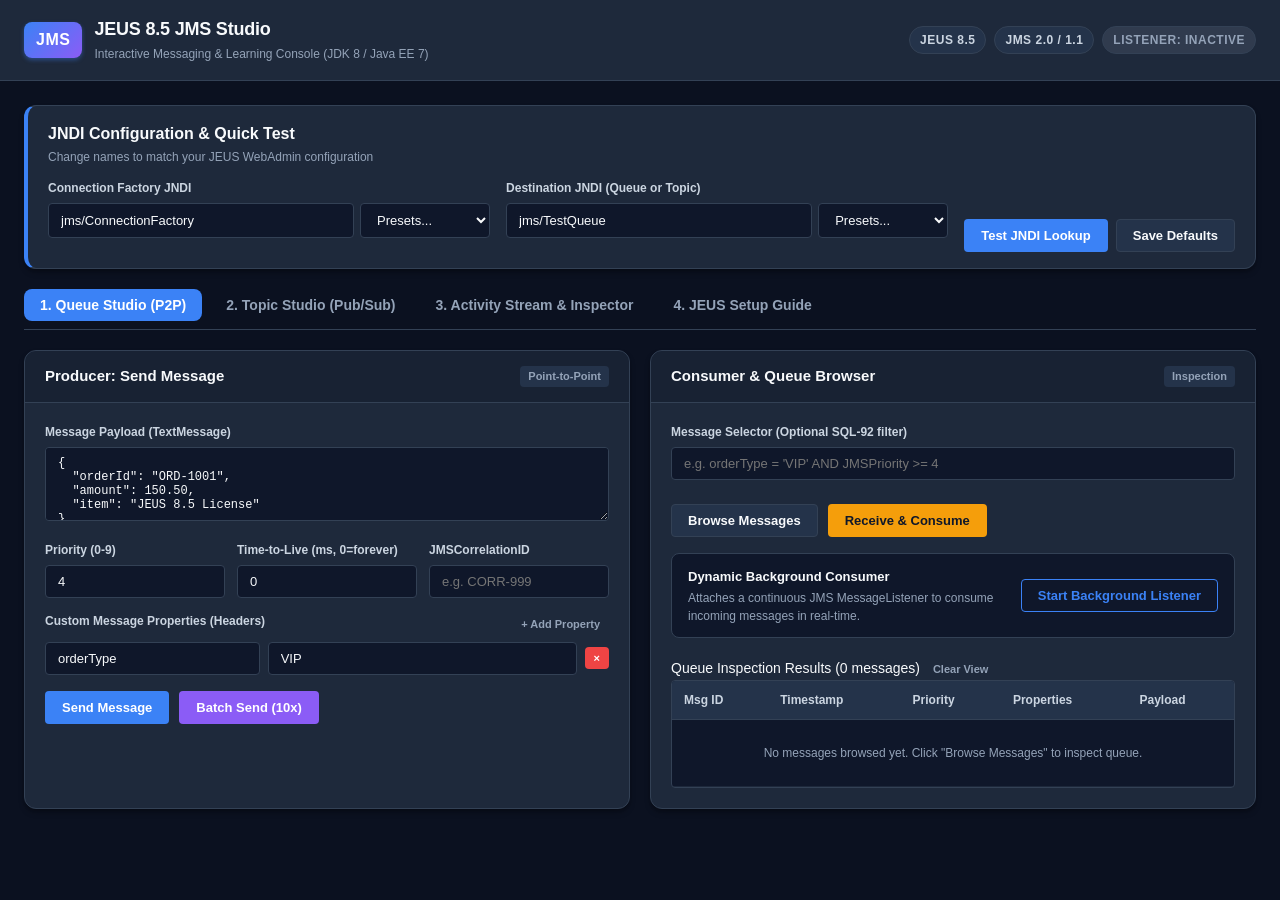
==== src/main/webapp/index.html @ b3ba8d36 "first" ====
<!DOCTYPE html>
<html lang="en">
<head>
    <meta charset="UTF-8">
    <meta name="viewport" content="width=device-width, initial-scale=1.0">
    <meta http-equiv="X-UA-Compatible" content="ie=edge">
    <meta http-equiv="Content-Security-Policy" content="default-src 'self'; style-src 'self' 'unsafe-inline'; script-src 'self';">
    <title>JEUS 8.5 JMS Test &amp; Learning Console</title>
    <link rel="stylesheet" href="css/style.css">
</head>
<body>
    <header class="app-header">
        <div class="header-content">
            <div class="brand">
                <div class="logo-icon">JMS</div>
                <div>
                    <h1>JEUS 8.5 JMS Studio</h1>
                    <span class="subtitle">Interactive Messaging &amp; Learning Console (JDK 8 / Java EE 7)</span>
                </div>
            </div>
            <div class="header-badges">
                <span class="badge badge-tech">JEUS 8.5</span>
                <span class="badge badge-tech">JMS 2.0 / 1.1</span>
                <span id="listener-status-badge" class="badge badge-inactive">Listener: Inactive</span>
            </div>
        </div>
    </header>

    <main class="app-main">
        <!-- JNDI Connection & Target Bar -->
        <section class="jndi-bar card">
            <div class="jndi-bar-header">
                <h2>JNDI Configuration &amp; Quick Test</h2>
                <span class="helper-text">Change names to match your JEUS WebAdmin configuration</span>
            </div>
            <div class="jndi-grid">
                <div class="form-group">
                    <label for="input-cf-jndi">Connection Factory JNDI</label>
                    <div class="input-with-presets">
                        <input type="text" id="input-cf-jndi" value="jms/ConnectionFactory" placeholder="e.g. jms/ConnectionFactory">
                        <select id="preset-cf" class="preset-select" title="Select common preset">
                            <option value="">Presets...</option>
                            <option value="jms/ConnectionFactory">jms/ConnectionFactory (Default)</option>
                            <option value="jms/QueueConnectionFactory">jms/QueueConnectionFactory</option>
                            <option value="jms/TopicConnectionFactory">jms/TopicConnectionFactory</option>
                            <option value="ConnectionFactory">ConnectionFactory</option>
                        </select>
                    </div>
                </div>

                <div class="form-group">
                    <label for="input-dest-jndi">Destination JNDI (Queue or Topic)</label>
                    <div class="input-with-presets">
                        <input type="text" id="input-dest-jndi" value="jms/TestQueue" placeholder="e.g. jms/TestQueue">
                        <select id="preset-dest" class="preset-select" title="Select common preset">
                            <option value="">Presets...</option>
                            <option value="jms/TestQueue">jms/TestQueue (Queue)</option>
                            <option value="jms/DefaultQueue">jms/DefaultQueue (Queue)</option>
                            <option value="TestQueue">TestQueue (Queue)</option>
                            <option value="jms/TestTopic">jms/TestTopic (Topic)</option>
                            <option value="jms/DefaultTopic">jms/DefaultTopic (Topic)</option>
                        </select>
                    </div>
                </div>

                <div class="form-actions-jndi">
                    <button id="btn-test-jndi" class="btn btn-primary" type="button">Test JNDI Lookup</button>
                    <button id="btn-save-jndi" class="btn btn-secondary" type="button">Save Defaults</button>
                </div>
            </div>

            <!-- JNDI Lookup Result Banner -->
            <div id="jndi-result-box" class="result-banner hidden">
                <div id="jndi-result-text" class="result-message"></div>
            </div>
        </section>

        <!-- Navigation Tabs -->
        <nav class="nav-tabs">
            <button class="tab-btn active" data-tab="tab-queue" type="button">1. Queue Studio (P2P)</button>
            <button class="tab-btn" data-tab="tab-topic" type="button">2. Topic Studio (Pub/Sub)</button>
            <button class="tab-btn" data-tab="tab-activities" type="button">3. Activity Stream &amp; Inspector</button>
            <button class="tab-btn" data-tab="tab-guide" type="button">4. JEUS Setup Guide</button>
        </nav>

        <!-- Tab 1: Queue Studio -->
        <section id="tab-queue" class="tab-pane active">
            <div class="dashboard-grid">
                <!-- Send Message Card -->
                <div class="card">
                    <div class="card-header">
                        <h3>Producer: Send Message</h3>
                        <span class="card-tag">Point-to-Point</span>
                    </div>
                    <form id="form-send-queue" class="card-body">
                        <div class="form-group">
                            <label for="queue-payload">Message Payload (TextMessage)</label>
                            <textarea id="queue-payload" rows="4" placeholder="Type text or JSON payload here...">{
  "orderId": "ORD-1001",
  "amount": 150.50,
  "item": "JEUS 8.5 License"
}</textarea>
                        </div>

                        <div class="form-row">
                            <div class="form-group flex-1">
                                <label for="queue-priority">Priority (0-9)</label>
                                <input type="number" id="queue-priority" value="4" min="0" max="9">
                            </div>
                            <div class="form-group flex-1">
                                <label for="queue-ttl">Time-to-Live (ms, 0=forever)</label>
                                <input type="number" id="queue-ttl" value="0" min="0" step="1000">
                            </div>
                            <div class="form-group flex-1">
                                <label for="queue-correlation">JMSCorrelationID</label>
                                <input type="text" id="queue-correlation" placeholder="e.g. CORR-999">
                            </div>
                        </div>

                        <!-- Custom Properties -->
                        <div class="form-group">
                            <div class="sub-header">
                                <label>Custom Message Properties (Headers)</label>
                                <button type="button" id="btn-add-property" class="btn btn-sm btn-ghost">+ Add Property</button>
                            </div>
                            <div id="properties-container" class="properties-list">
                                <div class="property-row">
                                    <input type="text" class="prop-key" placeholder="Key (e.g. orderType)" value="orderType">
                                    <input type="text" class="prop-val" placeholder="Value (e.g. VIP)" value="VIP">
                                    <button type="button" class="btn btn-sm btn-danger btn-remove-prop">&times;</button>
                                </div>
                            </div>
                        </div>

                        <div class="form-actions">
                            <button type="submit" id="btn-send-single" class="btn btn-primary">Send Message</button>
                            <button type="button" id="btn-send-batch" class="btn btn-accent">Batch Send (10x)</button>
                        </div>
                    </form>
                </div>

                <!-- Queue Browser & Consumer Card -->
                <div class="card">
                    <div class="card-header">
                        <h3>Consumer &amp; Queue Browser</h3>
                        <span class="card-tag">Inspection</span>
                    </div>
                    <div class="card-body">
                        <!-- Actions Bar -->
                        <div class="browser-controls">
                            <div class="form-group flex-grow">
                                <label for="browser-selector">Message Selector (Optional SQL-92 filter)</label>
                                <input type="text" id="browser-selector" placeholder="e.g. orderType = 'VIP' AND JMSPriority >= 4">
                            </div>
                            <div class="button-cluster">
                                <button type="button" id="btn-browse-queue" class="btn btn-secondary">
                                    Browse Messages
                                </button>
                                <button type="button" id="btn-receive-queue" class="btn btn-warning">
                                    Receive &amp; Consume
                                </button>
                            </div>
                        </div>

                        <!-- Dynamic Background Listener Toggle -->
                        <div class="listener-box">
                            <div class="listener-info">
                                <strong>Dynamic Background Consumer</strong>
                                <p>Attaches a continuous JMS MessageListener to consume incoming messages in real-time.</p>
                            </div>
                            <div class="listener-action">
                                <button type="button" id="btn-toggle-listener" class="btn btn-outline">
                                    Start Background Listener
                                </button>
                            </div>
                        </div>

                        <!-- Browse Results / Consumed Message Display -->
                        <div class="browser-results-section">
                            <div class="results-header">
                                <span id="browse-count-label">Queue Inspection Results (0 messages)</span>
                                <button type="button" id="btn-clear-browse-view" class="btn btn-sm btn-ghost">Clear View</button>
                            </div>
                            <div id="browse-table-wrapper" class="table-wrapper">
                                <table id="table-browse" class="data-table">
                                    <thead>
                                        <tr>
                                            <th>Msg ID</th>
                                            <th>Timestamp</th>
                                            <th>Priority</th>
                                            <th>Properties</th>
                                            <th>Payload</th>
                                        </tr>
                                    </thead>
                                    <tbody id="browse-table-body">
                                        <tr class="empty-row">
                                            <td colspan="5">No messages browsed yet. Click "Browse Messages" to inspect queue.</td>
                                        </tr>
                                    </tbody>
                                </table>
                            </div>
                        </div>
                    </div>
                </div>
            </div>
        </section>

        <!-- Tab 2: Topic Studio -->
        <section id="tab-topic" class="tab-pane">
            <div class="dashboard-grid">
                <div class="card">
                    <div class="card-header">
                        <h3>Publisher: Broadcast to Topic</h3>
                        <span class="card-tag">Publish / Subscribe</span>
                    </div>
                    <form id="form-publish-topic" class="card-body">
                        <div class="form-group">
                            <label for="topic-payload">Broadcast Event Payload</label>
                            <textarea id="topic-payload" rows="5" placeholder="Type notification or broadcast message...">{
  "eventType": "PRICE_UPDATE",
  "symbol": "TMAX",
  "price": 42000,
  "timestamp": "2026-09-19T08:45:00"
}</textarea>
                        </div>

                        <div class="form-row">
                            <div class="form-group flex-1">
                                <label for="topic-priority">Priority (0-9)</label>
                                <input type="number" id="topic-priority" value="4" min="0" max="9">
                            </div>
                            <div class="form-group flex-1">
                                <label for="topic-ttl">Time-to-Live (ms, 0=forever)</label>
                                <input type="number" id="topic-ttl" value="0" min="0" step="1000">
                            </div>
                            <div class="form-group flex-1">
                                <label for="topic-correlation">JMSCorrelationID</label>
                                <input type="text" id="topic-correlation" placeholder="e.g. EVENT-TOPIC-01">
                            </div>
                        </div>

                        <div class="form-actions">
                            <button type="submit" id="btn-publish-topic" class="btn btn-primary">Publish to Topic</button>
                        </div>
                    </form>
                </div>

                <div class="card">
                    <div class="card-header">
                        <h3>Understanding Topic vs Queue</h3>
                        <span class="card-tag">Concept</span>
                    </div>
                    <div class="card-body concept-body">
                        <div class="concept-item">
                            <h4>Point-to-Point (Queue)</h4>
                            <p>Each message is delivered to <strong>exactly one consumer</strong>. Messages remain buffered in the JEUS queue until a consumer acknowledges them or they expire.</p>
                        </div>
                        <div class="concept-item">
                            <h4>Publish/Subscribe (Topic)</h4>
                            <p>Each message is broadcast to <strong>all active subscribers</strong> listening to the topic at that instant. If there are no subscribers, the message is dropped unless a <em>Durable Subscription</em> is registered.</p>
                        </div>
                        <div class="concept-item">
                            <h4>Testing Tip</h4>
                            <p>Open two separate browser tabs with the <strong>Dynamic Background Listener</strong> running on the same Queue to watch load balancing in action!</p>
                        </div>
                    </div>
                </div>
            </div>
        </section>

        <!-- Tab 3: Activity Stream & Inspector -->
        <section id="tab-activities" class="tab-pane">
            <div class="card">
                <div class="card-header">
                    <div class="title-with-controls">
                        <h3>Activity Stream &amp; Message History</h3>
                        <div class="stream-controls">
                            <label class="toggle-control">
                                <input type="checkbox" id="check-auto-refresh" checked>
                                <span>Auto-refresh (2s)</span>
                            </label>
                            <button type="button" id="btn-refresh-activities" class="btn btn-sm btn-secondary">Refresh</button>
                            <button type="button" id="btn-clear-activities" class="btn btn-sm btn-ghost">Clear Log</button>
                        </div>
                    </div>
                </div>
                <div class="card-body">
                    <div class="table-wrapper">
                        <table class="data-table">
                            <thead>
                                <tr>
                                    <th>Time</th>
                                    <th>Action</th>
                                    <th>Destination</th>
                                    <th>Message ID</th>
                                    <th>Properties</th>
                                    <th>Payload Preview</th>
                                    <th>Status</th>
                                </tr>
                            </thead>
                            <tbody id="activity-table-body">
                                <tr class="empty-row">
                                    <td colspan="7">No activities recorded yet. Send or receive messages to see history.</td>
                                </tr>
                            </tbody>
                        </table>
                    </div>
                </div>
            </div>
        </section>

        <!-- Tab 4: JEUS Setup Guide -->
        <section id="tab-guide" class="tab-pane">
            <div class="card guide-card">
                <div class="card-header">
                    <h3>Configuring JMS Resources in JEUS 8.5 WebAdmin</h3>
                    <span class="card-tag">Step-by-Step Guide</span>
                </div>
                <div class="card-body guide-body">
                    <div class="guide-step">
                        <div class="step-num">1</div>
                        <div class="step-content">
                            <h4>Access JEUS WebAdmin</h4>
                            <p>Log in to the JEUS WebAdmin console (typically at <code>http://&lt;jeus-host&gt;:9736/webadmin/</code> or your administrator port).</p>
                        </div>
                    </div>

                    <div class="guide-step">
                        <div class="step-num">2</div>
                        <div class="step-content">
                            <h4>Navigate to JMS Engine Configuration</h4>
                            <p>Go to: <strong>Servers</strong> &rarr; Select your server (e.g. <code>server1</code>) &rarr; <strong>Engine</strong> &rarr; <strong>JMS Engine</strong> &rarr; <strong>Resource</strong>.</p>
                            <p>Ensure the JMS Engine is enabled and running on the target server.</p>
                        </div>
                    </div>

                    <div class="guide-step">
                        <div class="step-num">3</div>
                        <div class="step-content">
                            <h4>Create Connection Factory</h4>
                            <p>In the <strong>Connection Factory</strong> section, click <strong>Add</strong>:</p>
                            <ul>
                                <li><strong>Name</strong>: <code>ConnectionFactory</code></li>
                                <li><strong>Export Name (JNDI Name)</strong>: <code>jms/ConnectionFactory</code></li>
                                <li>Click <strong>OK</strong></li>
                            </ul>
                        </div>
                    </div>

                    <div class="guide-step">
                        <div class="step-num">4</div>
                        <div class="step-content">
                            <h4>Create Queue Destination</h4>
                            <p>In the <strong>Destination</strong> section, click <strong>Add</strong> and select <strong>Queue</strong>:</p>
                            <ul>
                                <li><strong>Name</strong>: <code>TestQueue</code></li>
                                <li><strong>Export Name (JNDI Name)</strong>: <code>jms/TestQueue</code></li>
                                <li>Click <strong>OK</strong></li>
                            </ul>
                        </div>
                    </div>

                    <div class="guide-step">
                        <div class="step-num">5</div>
                        <div class="step-content">
                            <h4>Create Topic Destination (Optional)</h4>
                            <p>In the <strong>Destination</strong> section, click <strong>Add</strong> and select <strong>Topic</strong>:</p>
                            <ul>
                                <li><strong>Name</strong>: <code>TestTopic</code></li>
                                <li><strong>Export Name (JNDI Name)</strong>: <code>jms/TestTopic</code></li>
                                <li>Click <strong>OK</strong></li>
                            </ul>
                        </div>
                    </div>

                    <div class="guide-step">
                        <div class="step-num">6</div>
                        <div class="step-content">
                            <h4>Activate Changes</h4>
                            <p>Click the <strong>Lock &amp; Edit</strong> &rarr; <strong>Activate Changes</strong> button on the top-left of the WebAdmin console to apply changes to JEUS.</p>
                            <p>Once activated, switch back to the <strong>Queue Studio</strong> tab in this console and click <strong>"Test JNDI Lookup"</strong> to verify!</p>
                        </div>
                    </div>
                </div>
            </div>
        </section>
    </main>

    <!-- Modal for Detailed Message Inspection -->
    <div id="modal-details" class="modal-overlay hidden">
        <div class="modal-content card">
            <div class="modal-header">
                <h3 id="modal-title">Message Inspector</h3>
                <button type="button" id="btn-close-modal" class="btn-close">&times;</button>
            </div>
            <div class="modal-body">
                <div class="modal-info-row">
                    <span class="modal-label">Message ID:</span>
                    <span id="modal-msg-id" class="code-badge"></span>
                </div>
                <div class="modal-info-row">
                    <span class="modal-label">Correlation ID:</span>
                    <span id="modal-corr-id" class="code-badge"></span>
                </div>
                <div class="modal-info-row">
                    <span class="modal-label">Timestamp:</span>
                    <span id="modal-time"></span>
                </div>
                <div class="modal-info-row">
                    <span class="modal-label">Priority:</span>
                    <span id="modal-priority"></span>
                </div>
                <div class="modal-info-row">
                    <span class="modal-label">Headers &amp; Properties:</span>
                    <pre id="modal-properties" class="code-block"></pre>
                </div>
                <div class="modal-info-row">
                    <span class="modal-label">Payload Body:</span>
                    <pre id="modal-payload" class="code-block payload-view"></pre>
                </div>
            </div>
        </div>
    </div>

    <!-- Notification Toast Container -->
    <div id="toast-container" class="toast-container"></div>

    <script src="js/app.js"></script>
</body>
</html>
---- src/main/webapp/css/style.css ----
/* JEUS 8.5 JMS Test Studio Modern Developer Theme */
:root {
    --bg-main: #0b1120;
    --bg-surface: #1e293b;
    --bg-surface-elevated: #24334a;
    --bg-input: #0f172a;
    --border-color: #334155;
    --border-focus: #3b82f6;

    --text-primary: #f8fafc;
    --text-secondary: #cbd5e1;
    --text-muted: #94a3b8;

    --color-primary: #3b82f6;
    --color-primary-hover: #2563eb;
    --color-accent: #8b5cf6;
    --color-accent-hover: #7c3aed;
    --color-success: #10b981;
    --color-warning: #f59e0b;
    --color-warning-hover: #d97706;
    --color-danger: #ef4444;
    --color-info: #06b6d4;

    --font-sans: -apple-system, BlinkMacSystemFont, "Segoe UI", Roboto, "Helvetica Neue", Arial, sans-serif;
    --font-mono: ui-monospace, SFMono-Regular, Menlo, Monaco, Consolas, "Liberation Mono", "Courier New", monospace;
    --radius-sm: 4px;
    --radius-md: 8px;
    --radius-lg: 12px;
    --shadow-md: 0 4px 6px -1px rgba(0, 0, 0, 0.3), 0 2px 4px -2px rgba(0, 0, 0, 0.2);
}

* {
    box-sizing: border-box;
    margin: 0;
    padding: 0;
}

body {
    background-color: var(--bg-main);
    color: var(--text-primary);
    font-family: var(--font-sans);
    font-size: 14px;
    line-height: 1.5;
    min-height: 100vh;
    display: flex;
    flex-direction: column;
}

/* Header */
.app-header {
    background-color: var(--bg-surface);
    border-bottom: 1px solid var(--border-color);
    padding: 16px 24px;
}

.header-content {
    max-width: 1400px;
    margin: 0 auto;
    display: flex;
    justify-content: space-between;
    align-items: center;
    flex-wrap: wrap;
    gap: 16px;
}

.brand {
    display: flex;
    align-items: center;
    gap: 12px;
}

.logo-icon {
    background: linear-gradient(135deg, var(--color-primary), var(--color-accent));
    color: #fff;
    font-weight: 800;
    font-size: 16px;
    letter-spacing: 0.5px;
    padding: 6px 12px;
    border-radius: var(--radius-md);
    box-shadow: 0 2px 4px rgba(59, 130, 246, 0.4);
}

.brand h1 {
    font-size: 18px;
    font-weight: 700;
    letter-spacing: -0.2px;
}

.brand .subtitle {
    font-size: 12px;
    color: var(--text-muted);
}

.header-badges {
    display: flex;
    align-items: center;
    gap: 8px;
}

/* Badges */
.badge {
    display: inline-flex;
    align-items: center;
    padding: 4px 10px;
    font-size: 12px;
    font-weight: 600;
    border-radius: 9999px;
    text-transform: uppercase;
    letter-spacing: 0.5px;
}

.badge-tech {
    background-color: var(--bg-surface-elevated);
    color: var(--text-secondary);
    border: 1px solid var(--border-color);
}

.badge-active {
    background-color: rgba(16, 185, 129, 0.2);
    color: #34d399;
    border: 1px solid rgba(16, 185, 129, 0.4);
}

.badge-inactive {
    background-color: rgba(148, 163, 184, 0.15);
    color: var(--text-muted);
    border: 1px solid var(--border-color);
}

/* Main Container */
.app-main {
    max-width: 1400px;
    width: 100%;
    margin: 0 auto;
    padding: 24px;
    flex: 1;
}

/* Cards */
.card {
    background-color: var(--bg-surface);
    border: 1px solid var(--border-color);
    border-radius: var(--radius-lg);
    box-shadow: var(--shadow-md);
    overflow: hidden;
    margin-bottom: 20px;
}

.card-header {
    display: flex;
    justify-content: space-between;
    align-items: center;
    padding: 14px 20px;
    background-color: rgba(15, 23, 42, 0.4);
    border-bottom: 1px solid var(--border-color);
}

.card-header h3 {
    font-size: 15px;
    font-weight: 600;
}

.card-tag {
    font-size: 11px;
    font-weight: 600;
    padding: 2px 8px;
    border-radius: var(--radius-sm);
    background-color: var(--bg-surface-elevated);
    color: var(--text-muted);
}

.card-body {
    padding: 20px;
}

/* JNDI Quick Bar */
.jndi-bar {
    border-left: 4px solid var(--color-primary);
    padding: 16px 20px;
}

.jndi-bar-header {
    margin-bottom: 12px;
}

.jndi-bar-header h2 {
    font-size: 16px;
    font-weight: 700;
}

.helper-text {
    font-size: 12px;
    color: var(--text-muted);
}

.jndi-grid {
    display: grid;
    grid-template-columns: 1fr 1fr auto;
    gap: 16px;
    align-items: end;
}

.input-with-presets {
    display: flex;
    gap: 6px;
}

.input-with-presets input {
    flex: 1;
}

.preset-select {
    width: 130px;
}

.form-actions-jndi {
    display: flex;
    gap: 8px;
}

/* Navigation Tabs */
.nav-tabs {
    display: flex;
    gap: 8px;
    margin-bottom: 20px;
    border-bottom: 1px solid var(--border-color);
    padding-bottom: 8px;
}

.tab-btn {
    background: transparent;
    border: none;
    color: var(--text-muted);
    font-size: 14px;
    font-weight: 600;
    padding: 8px 16px;
    border-radius: var(--radius-md);
    cursor: pointer;
    transition: all 0.2s ease;
}

.tab-btn:hover {
    color: var(--text-primary);
    background-color: var(--bg-surface);
}

.tab-btn.active {
    color: #fff;
    background-color: var(--color-primary);
}

.tab-pane {
    display: none;
}

.tab-pane.active {
    display: block;
}

/* Grids */
.dashboard-grid {
    display: grid;
    grid-template-columns: 1fr 1fr;
    gap: 20px;
}

@media (max-width: 960px) {
    .dashboard-grid, .jndi-grid {
        grid-template-columns: 1fr;
    }
}

/* Form Controls */
.form-group {
    margin-bottom: 14px;
}

.form-group label {
    display: block;
    font-size: 12px;
    font-weight: 600;
    color: var(--text-secondary);
    margin-bottom: 6px;
}

.form-row {
    display: flex;
    gap: 12px;
}

.flex-1 {
    flex: 1;
}

.flex-grow {
    flex-grow: 1;
}

input[type="text"],
input[type="number"],
select,
textarea {
    width: 100%;
    background-color: var(--bg-input);
    border: 1px solid var(--border-color);
    border-radius: var(--radius-sm);
    color: var(--text-primary);
    padding: 8px 12px;
    font-size: 13px;
    font-family: inherit;
    transition: border-color 0.2s, box-shadow 0.2s;
}

textarea {
    font-family: var(--font-mono);
    font-size: 12px;
    resize: vertical;
}

input:focus,
select:focus,
textarea:focus {
    outline: none;
    border-color: var(--border-focus);
    box-shadow: 0 0 0 2px rgba(59, 130, 246, 0.25);
}

.sub-header {
    display: flex;
    justify-content: space-between;
    align-items: center;
    margin-bottom: 6px;
}

/* Custom Properties List */
.properties-list {
    display: flex;
    flex-direction: column;
    gap: 8px;
    margin-top: 4px;
}

.property-row {
    display: flex;
    gap: 8px;
    align-items: center;
}

.prop-key {
    flex: 1;
}

.prop-val {
    flex: 1.5;
}

/* Buttons */
.btn {
    display: inline-flex;
    align-items: center;
    justify-content: center;
    font-family: inherit;
    font-size: 13px;
    font-weight: 600;
    padding: 8px 16px;
    border-radius: var(--radius-sm);
    border: 1px solid transparent;
    cursor: pointer;
    transition: all 0.2s;
    white-space: nowrap;
}

.btn-primary {
    background-color: var(--color-primary);
    color: #fff;
}
.btn-primary:hover {
    background-color: var(--color-primary-hover);
}

.btn-accent {
    background-color: var(--color-accent);
    color: #fff;
}
.btn-accent:hover {
    background-color: var(--color-accent-hover);
}

.btn-secondary {
    background-color: var(--bg-surface-elevated);
    color: var(--text-primary);
    border-color: var(--border-color);
}
.btn-secondary:hover {
    background-color: #2e4160;
}

.btn-warning {
    background-color: var(--color-warning);
    color: #0f172a;
}
.btn-warning:hover {
    background-color: var(--color-warning-hover);
}

.btn-danger {
    background-color: var(--color-danger);
    color: #fff;
}

.btn-ghost {
    background: transparent;
    color: var(--text-muted);
    border-color: transparent;
}
.btn-ghost:hover {
    color: var(--text-primary);
    background-color: var(--bg-surface-elevated);
}

.btn-outline {
    background: transparent;
    color: var(--color-primary);
    border-color: var(--color-primary);
}
.btn-outline:hover {
    background-color: rgba(59, 130, 246, 0.15);
}

.btn-sm {
    padding: 4px 8px;
    font-size: 11px;
}

.form-actions {
    display: flex;
    gap: 10px;
    margin-top: 16px;
}

/* Browser Controls & Listener Box */
.browser-controls {
    display: flex;
    flex-direction: column;
    gap: 10px;
    margin-bottom: 16px;
}

.button-cluster {
    display: flex;
    gap: 10px;
}

.listener-box {
    background-color: var(--bg-input);
    border: 1px solid var(--border-color);
    border-radius: var(--radius-md);
    padding: 12px 16px;
    display: flex;
    justify-content: space-between;
    align-items: center;
    gap: 16px;
    margin-bottom: 20px;
}

.listener-info strong {
    font-size: 13px;
    color: var(--text-primary);
}

.listener-info p {
    font-size: 12px;
    color: var(--text-muted);
    margin-top: 2px;
}

/* Tables */
.table-wrapper {
    overflow-x: auto;
    border: 1px solid var(--border-color);
    border-radius: var(--radius-sm);
    background-color: var(--bg-input);
}

.data-table {
    width: 100%;
    border-collapse: collapse;
    font-size: 12px;
    text-align: left;
}

.data-table th {
    background-color: var(--bg-surface-elevated);
    color: var(--text-secondary);
    padding: 10px 12px;
    font-weight: 600;
    border-bottom: 1px solid var(--border-color);
    white-space: nowrap;
}

.data-table td {
    padding: 8px 12px;
    border-bottom: 1px solid rgba(51, 65, 85, 0.4);
    color: var(--text-secondary);
}

.data-table tbody tr:hover {
    background-color: rgba(59, 130, 246, 0.05);
    cursor: pointer;
}

.empty-row td {
    text-align: center;
    color: var(--text-muted);
    padding: 24px;
}

/* Results & Activity Badges */
.status-pill {
    padding: 2px 6px;
    border-radius: var(--radius-sm);
    font-size: 10px;
    font-weight: 700;
}

.status-success {
    background: rgba(16, 185, 129, 0.2);
    color: #34d399;
}

.status-error {
    background: rgba(239, 68, 68, 0.2);
    color: #f87171;
}

.status-empty {
    background: rgba(148, 163, 184, 0.2);
    color: var(--text-muted);
}

.action-badge {
    font-family: var(--font-mono);
    font-size: 11px;
    font-weight: 700;
    padding: 2px 6px;
    border-radius: var(--radius-sm);
}

.action-SEND { background: rgba(59, 130, 246, 0.2); color: #60a5fa; }
.action-RECEIVE { background: rgba(245, 158, 11, 0.2); color: #fbbf24; }
.action-BROWSE { background: rgba(139, 92, 246, 0.2); color: #c084fc; }
.action-PUBLISH { background: rgba(6, 182, 212, 0.2); color: #22d3ee; }
.action-ASYNC_RECV { background: rgba(16, 185, 129, 0.25); color: #34d399; }

.mono-cell {
    font-family: var(--font-mono);
    font-size: 11px;
}

/* Results Banners */
.result-banner {
    margin-top: 14px;
    padding: 10px 14px;
    border-radius: var(--radius-sm);
    font-size: 13px;
}

.result-success {
    background-color: rgba(16, 185, 129, 0.15);
    border: 1px solid rgba(16, 185, 129, 0.4);
    color: #a7f3d0;
}

.result-error {
    background-color: rgba(239, 68, 68, 0.15);
    border: 1px solid rgba(239, 68, 68, 0.4);
    color: #fecaca;
}

.hidden {
    display: none !important;
}

/* Modal */
.modal-overlay {
    position: fixed;
    top: 0;
    left: 0;
    right: 0;
    bottom: 0;
    background: rgba(0, 0, 0, 0.7);
    display: flex;
    justify-content: center;
    align-items: center;
    z-index: 1000;
    padding: 20px;
}

.modal-content {
    width: 100%;
    max-width: 650px;
    max-height: 85vh;
    overflow-y: auto;
}

.btn-close {
    background: transparent;
    border: none;
    color: var(--text-muted);
    font-size: 24px;
    cursor: pointer;
    line-height: 1;
}

.btn-close:hover {
    color: var(--text-primary);
}

.modal-info-row {
    margin-bottom: 12px;
}

.modal-label {
    display: block;
    font-weight: 600;
    font-size: 12px;
    color: var(--text-muted);
    margin-bottom: 4px;
}

.code-badge {
    font-family: var(--font-mono);
    font-size: 12px;
    background-color: var(--bg-input);
    padding: 2px 8px;
    border-radius: var(--radius-sm);
    border: 1px solid var(--border-color);
    display: inline-block;
}

.code-block {
    background-color: var(--bg-input);
    border: 1px solid var(--border-color);
    border-radius: var(--radius-sm);
    padding: 10px;
    font-family: var(--font-mono);
    font-size: 12px;
    white-space: pre-wrap;
    word-break: break-all;
    max-height: 200px;
    overflow-y: auto;
}

/* Toast Notifications */
.toast-container {
    position: fixed;
    bottom: 24px;
    right: 24px;
    display: flex;
    flex-direction: column;
    gap: 10px;
    z-index: 2000;
}

.toast {
    background-color: var(--bg-surface-elevated);
    border: 1px solid var(--border-color);
    color: var(--text-primary);
    padding: 12px 18px;
    border-radius: var(--radius-md);
    box-shadow: 0 10px 15px -3px rgba(0, 0, 0, 0.5);
    font-size: 13px;
    display: flex;
    align-items: center;
    gap: 10px;
    animation: slideIn 0.3s ease forwards;
}

.toast-success { border-left: 4px solid var(--color-success); }
.toast-error { border-left: 4px solid var(--color-danger); }
.toast-info { border-left: 4px solid var(--color-primary); }

@keyframes slideIn {
    from { transform: translateX(100%); opacity: 0; }
    to { transform: translateX(0); opacity: 1; }
}

/* Guide Styles */
.guide-body {
    display: flex;
    flex-direction: column;
    gap: 16px;
}

.guide-step {
    display: flex;
    gap: 16px;
    align-items: flex-start;
    padding-bottom: 16px;
    border-bottom: 1px solid var(--border-color);
}

.step-num {
    background: var(--color-primary);
    color: #fff;
    font-weight: 700;
    width: 28px;
    height: 28px;
    border-radius: 50%;
    display: flex;
    align-items: center;
    justify-content: center;
    flex-shrink: 0;
}

.step-content h4 {
    font-size: 14px;
    margin-bottom: 4px;
}

.step-content p, .step-content ul {
    font-size: 13px;
    color: var(--text-secondary);
}

.step-content ul {
    margin-left: 20px;
    margin-top: 6px;
}

.step-content code {
    background-color: var(--bg-input);
    padding: 2px 6px;
    border-radius: var(--radius-sm);
    font-family: var(--font-mono);
    color: #93c5fd;
    font-size: 12px;
}

/* Stream Controls */
.title-with-controls {
    width: 100%;
    display: flex;
    justify-content: space-between;
    align-items: center;
}

.stream-controls {
    display: flex;
    align-items: center;
    gap: 12px;
}

.toggle-control {
    display: flex;
    align-items: center;
    gap: 6px;
    font-size: 12px;
    color: var(--text-secondary);
    cursor: pointer;
}
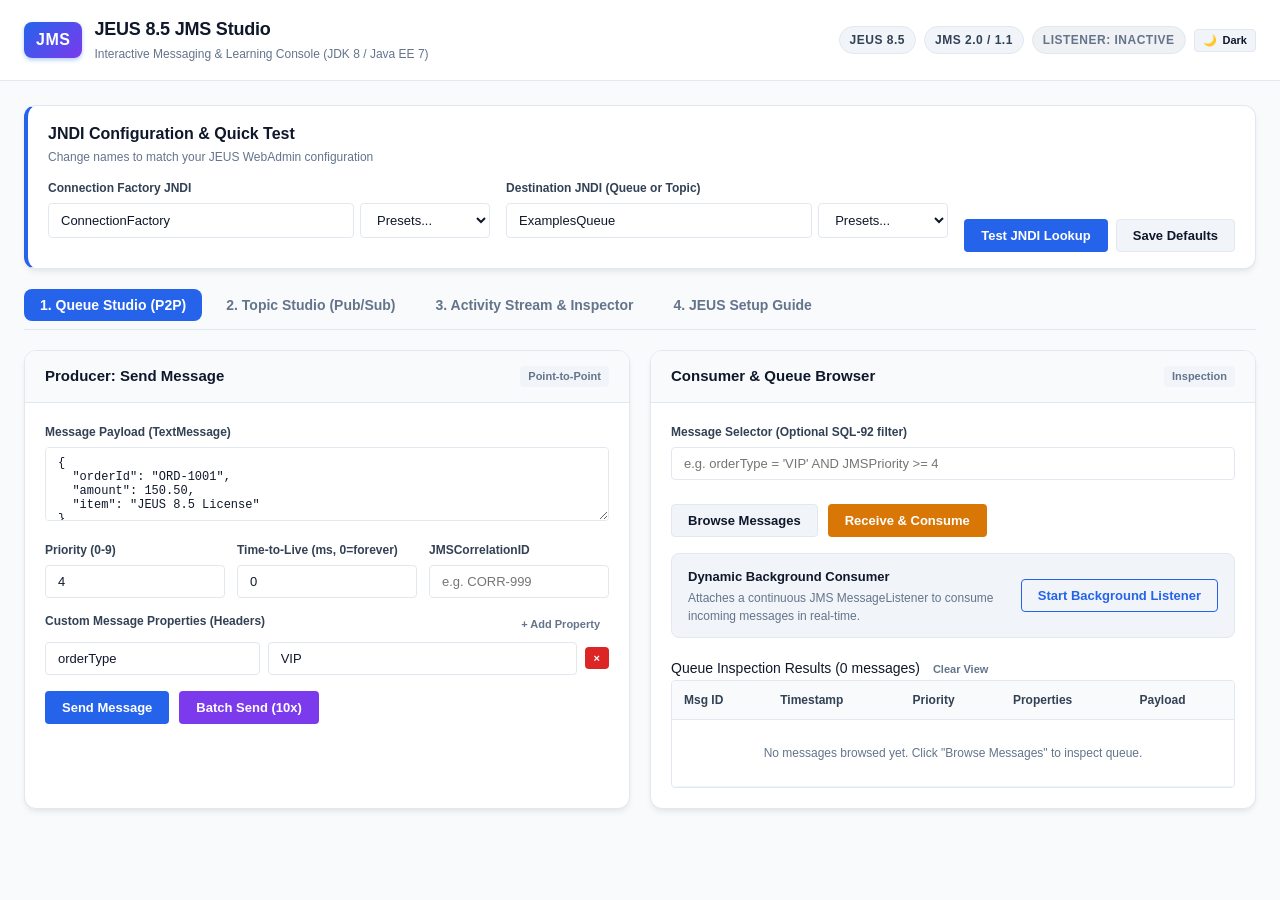
==== commit 253a31e8: "2nd" ====
--- a/src/main/webapp/index.html
+++ b/src/main/webapp/index.html
@@ -1,5 +1,5 @@
 <!DOCTYPE html>
-<html lang="en">
+<html lang="en" data-theme="light">
 <head>
     <meta charset="UTF-8">
     <meta name="viewport" content="width=device-width, initial-scale=1.0">
@@ -22,6 +22,9 @@
                 <span class="badge badge-tech">JEUS 8.5</span>
                 <span class="badge badge-tech">JMS 2.0 / 1.1</span>
                 <span id="listener-status-badge" class="badge badge-inactive">Listener: Inactive</span>
+                <button id="btn-theme-toggle" class="btn btn-secondary btn-sm theme-toggle-btn" type="button" title="Switch Theme">
+                    <span id="theme-toggle-icon">🌙</span> <span id="theme-toggle-text">Dark</span>
+                </button>
             </div>
         </div>
     </header>
@@ -37,13 +40,14 @@
                 <div class="form-group">
                     <label for="input-cf-jndi">Connection Factory JNDI</label>
                     <div class="input-with-presets">
-                        <input type="text" id="input-cf-jndi" value="jms/ConnectionFactory" placeholder="e.g. jms/ConnectionFactory">
+                        <input type="text" id="input-cf-jndi" value="ConnectionFactory" placeholder="e.g. ConnectionFactory">
                         <select id="preset-cf" class="preset-select" title="Select common preset">
                             <option value="">Presets...</option>
-                            <option value="jms/ConnectionFactory">jms/ConnectionFactory (Default)</option>
+                            <option value="ConnectionFactory">ConnectionFactory (Default)</option>
+                            <option value="XAConnectionFactory">XAConnectionFactory (XA)</option>
+                            <option value="jms/ConnectionFactory">jms/ConnectionFactory</option>
                             <option value="jms/QueueConnectionFactory">jms/QueueConnectionFactory</option>
                             <option value="jms/TopicConnectionFactory">jms/TopicConnectionFactory</option>
-                            <option value="ConnectionFactory">ConnectionFactory</option>
                         </select>
                     </div>
                 </div>
@@ -51,14 +55,15 @@
                 <div class="form-group">
                     <label for="input-dest-jndi">Destination JNDI (Queue or Topic)</label>
                     <div class="input-with-presets">
-                        <input type="text" id="input-dest-jndi" value="jms/TestQueue" placeholder="e.g. jms/TestQueue">
+                        <input type="text" id="input-dest-jndi" value="ExamplesQueue" placeholder="e.g. ExamplesQueue">
                         <select id="preset-dest" class="preset-select" title="Select common preset">
                             <option value="">Presets...</option>
-                            <option value="jms/TestQueue">jms/TestQueue (Queue)</option>
-                            <option value="jms/DefaultQueue">jms/DefaultQueue (Queue)</option>
-                            <option value="TestQueue">TestQueue (Queue)</option>
-                            <option value="jms/TestTopic">jms/TestTopic (Topic)</option>
-                            <option value="jms/DefaultTopic">jms/DefaultTopic (Topic)</option>
+                            <option value="ExamplesQueue">ExamplesQueue (Default Queue)</option>
+                            <option value="ExamplesTopic">ExamplesTopic (Default Topic)</option>
+                            <option value="JEUSMQ_AMQPQ">JEUSMQ_AMQPQ (AMQP Queue)</option>
+                            <option value="JEUSMQ_DLQ">JEUSMQ_DLQ (Dead Letter Queue)</option>
+                            <option value="jms/TestQueue">jms/TestQueue</option>
+                            <option value="jms/TestTopic">jms/TestTopic</option>
                         </select>
                     </div>
                 </div>
@@ -337,12 +342,11 @@
                     <div class="guide-step">
                         <div class="step-num">3</div>
                         <div class="step-content">
-                            <h4>Create Connection Factory</h4>
-                            <p>In the <strong>Connection Factory</strong> section, click <strong>Add</strong>:</p>
+                            <h4>Connection Factory JNDI Name</h4>
+                            <p>JEUS ships with pre-configured default factories bound under the root context:</p>
                             <ul>
-                                <li><strong>Name</strong>: <code>ConnectionFactory</code></li>
-                                <li><strong>Export Name (JNDI Name)</strong>: <code>jms/ConnectionFactory</code></li>
-                                <li>Click <strong>OK</strong></li>
+                                <li><strong>Default Factory</strong>: <code>ConnectionFactory</code></li>
+                                <li><strong>XA Factory</strong>: <code>XAConnectionFactory</code></li>
                             </ul>
                         </div>
                     </div>
@@ -350,25 +354,11 @@
                     <div class="guide-step">
                         <div class="step-num">4</div>
                         <div class="step-content">
-                            <h4>Create Queue Destination</h4>
-                            <p>In the <strong>Destination</strong> section, click <strong>Add</strong> and select <strong>Queue</strong>:</p>
+                            <h4>Default Destination JNDI Names</h4>
+                            <p>JEUS provides default example destinations ready out-of-the-box:</p>
                             <ul>
-                                <li><strong>Name</strong>: <code>TestQueue</code></li>
-                                <li><strong>Export Name (JNDI Name)</strong>: <code>jms/TestQueue</code></li>
-                                <li>Click <strong>OK</strong></li>
-                            </ul>
-                        </div>
-                    </div>
-
-                    <div class="guide-step">
-                        <div class="step-num">5</div>
-                        <div class="step-content">
-                            <h4>Create Topic Destination (Optional)</h4>
-                            <p>In the <strong>Destination</strong> section, click <strong>Add</strong> and select <strong>Topic</strong>:</p>
-                            <ul>
-                                <li><strong>Name</strong>: <code>TestTopic</code></li>
-                                <li><strong>Export Name (JNDI Name)</strong>: <code>jms/TestTopic</code></li>
-                                <li>Click <strong>OK</strong></li>
+                                <li><strong>Point-to-Point Queue</strong>: <code>ExamplesQueue</code> (or <code>JEUSMQ_AMQPQ</code>, <code>JEUSMQ_DLQ</code>)</li>
+                                <li><strong>Publish / Subscribe Topic</strong>: <code>ExamplesTopic</code></li>
                             </ul>
                         </div>
                     </div>
--- a/src/main/webapp/css/style.css
+++ b/src/main/webapp/css/style.css
@@ -1,5 +1,90 @@
-/* JEUS 8.5 JMS Test Studio Modern Developer Theme */
-:root {
+/* JEUS 8.5 JMS Test Studio Theme Tokens (Default: Light Mode) */
+:root,
+[data-theme="light"] {
+    --bg-main: #f8fafc;
+    --bg-surface: #ffffff;
+    --bg-surface-elevated: #f1f5f9;
+    --bg-input: #ffffff;
+    --border-color: #e2e8f0;
+    --border-focus: #2563eb;
+
+    --text-primary: #0f172a;
+    --text-secondary: #334155;
+    --text-muted: #64748b;
+
+    --color-primary: #2563eb;
+    --color-primary-hover: #1d4ed8;
+    --color-accent: #7c3aed;
+    --color-accent-hover: #6d28d9;
+    --color-success: #059669;
+    --color-warning: #d97706;
+    --color-warning-hover: #b45309;
+    --color-danger: #dc2626;
+    --color-info: #0891b2;
+
+    --card-header-bg: #f8fafc;
+    --btn-secondary-hover: #e2e8f0;
+    --btn-warning-text: #ffffff;
+    --table-header-bg: #f8fafc;
+    --table-border: #f1f5f9;
+    --table-row-hover: rgba(37, 99, 235, 0.04);
+
+    --code-bg: #f8fafc;
+    --code-text: #1e293b;
+    --code-inline-bg: #eff6ff;
+    --code-inline-text: #1d4ed8;
+
+    --badge-active-bg: rgba(5, 150, 105, 0.12);
+    --badge-active-color: #047857;
+    --badge-active-border: rgba(5, 150, 105, 0.3);
+
+    --status-success-bg: #ecfdf5;
+    --status-success-color: #047857;
+    --status-error-bg: #fef2f2;
+    --status-error-color: #b91c1c;
+    --status-empty-bg: #f1f5f9;
+    --status-empty-color: #64748b;
+
+    --action-send-bg: #eff6ff;
+    --action-send-color: #1d4ed8;
+    --action-send-border: #bfdbfe;
+
+    --action-recv-bg: #fffbeb;
+    --action-recv-color: #b45309;
+    --action-recv-border: #fde68a;
+
+    --action-browse-bg: #f5f3ff;
+    --action-browse-color: #6d28d9;
+    --action-browse-border: #ddd6fe;
+
+    --action-pub-bg: #ecfeff;
+    --action-pub-color: #0e7490;
+    --action-pub-border: #a5f3fc;
+
+    --action-async-bg: #ecfdf5;
+    --action-async-color: #047857;
+    --action-async-border: #a7f3d0;
+
+    --result-success-bg: #ecfdf5;
+    --result-success-border: #a7f3d0;
+    --result-success-color: #065f46;
+
+    --result-error-bg: #fef2f2;
+    --result-error-border: #fecaca;
+    --result-error-color: #991b1b;
+
+    --modal-backdrop: rgba(15, 23, 42, 0.5);
+    --shadow-md: 0 4px 6px -1px rgba(0, 0, 0, 0.07), 0 2px 4px -2px rgba(0, 0, 0, 0.04);
+    --shadow-lg: 0 10px 15px -3px rgba(0, 0, 0, 0.08), 0 4px 6px -4px rgba(0, 0, 0, 0.04);
+
+    --font-sans: -apple-system, BlinkMacSystemFont, "Segoe UI", Roboto, "Helvetica Neue", Arial, sans-serif;
+    --font-mono: ui-monospace, SFMono-Regular, Menlo, Monaco, Consolas, "Liberation Mono", "Courier New", monospace;
+    --radius-sm: 4px;
+    --radius-md: 8px;
+    --radius-lg: 12px;
+}
+
+[data-theme="dark"] {
     --bg-main: #0b1120;
     --bg-surface: #1e293b;
     --bg-surface-elevated: #24334a;
@@ -21,12 +106,60 @@
     --color-danger: #ef4444;
     --color-info: #06b6d4;
 
-    --font-sans: -apple-system, BlinkMacSystemFont, "Segoe UI", Roboto, "Helvetica Neue", Arial, sans-serif;
-    --font-mono: ui-monospace, SFMono-Regular, Menlo, Monaco, Consolas, "Liberation Mono", "Courier New", monospace;
-    --radius-sm: 4px;
-    --radius-md: 8px;
-    --radius-lg: 12px;
+    --card-header-bg: rgba(15, 23, 42, 0.4);
+    --btn-secondary-hover: #2e4160;
+    --btn-warning-text: #0f172a;
+    --table-header-bg: #24334a;
+    --table-border: rgba(51, 65, 85, 0.4);
+    --table-row-hover: rgba(59, 130, 246, 0.05);
+
+    --code-bg: #0f172a;
+    --code-text: #f8fafc;
+    --code-inline-bg: #0f172a;
+    --code-inline-text: #93c5fd;
+
+    --badge-active-bg: rgba(16, 185, 129, 0.2);
+    --badge-active-color: #34d399;
+    --badge-active-border: rgba(16, 185, 129, 0.4);
+
+    --status-success-bg: rgba(16, 185, 129, 0.2);
+    --status-success-color: #34d399;
+    --status-error-bg: rgba(239, 68, 68, 0.2);
+    --status-error-color: #f87171;
+    --status-empty-bg: rgba(148, 163, 184, 0.2);
+    --status-empty-color: var(--text-muted);
+
+    --action-send-bg: rgba(59, 130, 246, 0.2);
+    --action-send-color: #60a5fa;
+    --action-send-border: transparent;
+
+    --action-recv-bg: rgba(245, 158, 11, 0.2);
+    --action-recv-color: #fbbf24;
+    --action-recv-border: transparent;
+
+    --action-browse-bg: rgba(139, 92, 246, 0.2);
+    --action-browse-color: #c084fc;
+    --action-browse-border: transparent;
+
+    --action-pub-bg: rgba(6, 182, 212, 0.2);
+    --action-pub-color: #22d3ee;
+    --action-pub-border: transparent;
+
+    --action-async-bg: rgba(16, 185, 129, 0.25);
+    --action-async-color: #34d399;
+    --action-async-border: transparent;
+
+    --result-success-bg: rgba(16, 185, 129, 0.15);
+    --result-success-border: rgba(16, 185, 129, 0.4);
+    --result-success-color: #a7f3d0;
+
+    --result-error-bg: rgba(239, 68, 68, 0.15);
+    --result-error-border: rgba(239, 68, 68, 0.4);
+    --result-error-color: #fecaca;
+
+    --modal-backdrop: rgba(0, 0, 0, 0.7);
     --shadow-md: 0 4px 6px -1px rgba(0, 0, 0, 0.3), 0 2px 4px -2px rgba(0, 0, 0, 0.2);
+    --shadow-lg: 0 10px 15px -3px rgba(0, 0, 0, 0.5);
 }
 
 * {
@@ -116,9 +249,20 @@
 }
 
 .badge-active {
-    background-color: rgba(16, 185, 129, 0.2);
-    color: #34d399;
-    border: 1px solid rgba(16, 185, 129, 0.4);
+    background-color: var(--badge-active-bg);
+    color: var(--badge-active-color);
+    border: 1px solid var(--badge-active-border);
+}
+
+.theme-toggle-btn {
+    display: inline-flex;
+    align-items: center;
+    gap: 6px;
+    padding: 4px 10px;
+    font-size: 12px;
+    border-radius: 9999px;
+    cursor: pointer;
+    user-select: none;
 }
 
 .badge-inactive {
@@ -151,7 +295,7 @@
     justify-content: space-between;
     align-items: center;
     padding: 14px 20px;
-    background-color: rgba(15, 23, 42, 0.4);
+    background-color: var(--card-header-bg);
     border-bottom: 1px solid var(--border-color);
 }
 
@@ -392,12 +536,12 @@
     border-color: var(--border-color);
 }
 .btn-secondary:hover {
-    background-color: #2e4160;
+    background-color: var(--btn-secondary-hover);
 }
 
 .btn-warning {
     background-color: var(--color-warning);
-    color: #0f172a;
+    color: var(--btn-warning-text);
 }
 .btn-warning:hover {
     background-color: var(--color-warning-hover);
@@ -452,7 +596,7 @@
 }
 
 .listener-box {
-    background-color: var(--bg-input);
+    background-color: var(--bg-surface-elevated);
     border: 1px solid var(--border-color);
     border-radius: var(--radius-md);
     padding: 12px 16px;
@@ -479,7 +623,7 @@
     overflow-x: auto;
     border: 1px solid var(--border-color);
     border-radius: var(--radius-sm);
-    background-color: var(--bg-input);
+    background-color: var(--bg-surface);
 }
 
 .data-table {
@@ -490,7 +634,7 @@
 }
 
 .data-table th {
-    background-color: var(--bg-surface-elevated);
+    background-color: var(--table-header-bg);
     color: var(--text-secondary);
     padding: 10px 12px;
     font-weight: 600;
@@ -500,12 +644,12 @@
 
 .data-table td {
     padding: 8px 12px;
-    border-bottom: 1px solid rgba(51, 65, 85, 0.4);
+    border-bottom: 1px solid var(--table-border);
     color: var(--text-secondary);
 }
 
 .data-table tbody tr:hover {
-    background-color: rgba(59, 130, 246, 0.05);
+    background-color: var(--table-row-hover);
     cursor: pointer;
 }
 
@@ -524,18 +668,18 @@
 }
 
 .status-success {
-    background: rgba(16, 185, 129, 0.2);
-    color: #34d399;
+    background: var(--status-success-bg);
+    color: var(--status-success-color);
 }
 
 .status-error {
-    background: rgba(239, 68, 68, 0.2);
-    color: #f87171;
+    background: var(--status-error-bg);
+    color: var(--status-error-color);
 }
 
 .status-empty {
-    background: rgba(148, 163, 184, 0.2);
-    color: var(--text-muted);
+    background: var(--status-empty-bg);
+    color: var(--status-empty-color);
 }
 
 .action-badge {
@@ -546,11 +690,11 @@
     border-radius: var(--radius-sm);
 }
 
-.action-SEND { background: rgba(59, 130, 246, 0.2); color: #60a5fa; }
-.action-RECEIVE { background: rgba(245, 158, 11, 0.2); color: #fbbf24; }
-.action-BROWSE { background: rgba(139, 92, 246, 0.2); color: #c084fc; }
-.action-PUBLISH { background: rgba(6, 182, 212, 0.2); color: #22d3ee; }
-.action-ASYNC_RECV { background: rgba(16, 185, 129, 0.25); color: #34d399; }
+.action-SEND { background: var(--action-send-bg); color: var(--action-send-color); border: 1px solid var(--action-send-border); }
+.action-RECEIVE { background: var(--action-recv-bg); color: var(--action-recv-color); border: 1px solid var(--action-recv-border); }
+.action-BROWSE { background: var(--action-browse-bg); color: var(--action-browse-color); border: 1px solid var(--action-browse-border); }
+.action-PUBLISH { background: var(--action-pub-bg); color: var(--action-pub-color); border: 1px solid var(--action-pub-border); }
+.action-ASYNC_RECV { background: var(--action-async-bg); color: var(--action-async-color); border: 1px solid var(--action-async-border); }
 
 .mono-cell {
     font-family: var(--font-mono);
@@ -566,15 +710,15 @@
 }
 
 .result-success {
-    background-color: rgba(16, 185, 129, 0.15);
-    border: 1px solid rgba(16, 185, 129, 0.4);
-    color: #a7f3d0;
+    background-color: var(--result-success-bg);
+    border: 1px solid var(--result-success-border);
+    color: var(--result-success-color);
 }
 
 .result-error {
-    background-color: rgba(239, 68, 68, 0.15);
-    border: 1px solid rgba(239, 68, 68, 0.4);
-    color: #fecaca;
+    background-color: var(--result-error-bg);
+    border: 1px solid var(--result-error-border);
+    color: var(--result-error-color);
 }
 
 .hidden {
@@ -588,7 +732,8 @@
     left: 0;
     right: 0;
     bottom: 0;
-    background: rgba(0, 0, 0, 0.7);
+    background: var(--modal-backdrop);
+    backdrop-filter: blur(4px);
     display: flex;
     justify-content: center;
     align-items: center;
@@ -631,7 +776,8 @@
 .code-badge {
     font-family: var(--font-mono);
     font-size: 12px;
-    background-color: var(--bg-input);
+    background-color: var(--code-bg);
+    color: var(--code-text);
     padding: 2px 8px;
     border-radius: var(--radius-sm);
     border: 1px solid var(--border-color);
@@ -639,7 +785,8 @@
 }
 
 .code-block {
-    background-color: var(--bg-input);
+    background-color: var(--code-bg);
+    color: var(--code-text);
     border: 1px solid var(--border-color);
     border-radius: var(--radius-sm);
     padding: 10px;
@@ -663,12 +810,12 @@
 }
 
 .toast {
-    background-color: var(--bg-surface-elevated);
+    background-color: var(--bg-surface);
     border: 1px solid var(--border-color);
     color: var(--text-primary);
     padding: 12px 18px;
     border-radius: var(--radius-md);
-    box-shadow: 0 10px 15px -3px rgba(0, 0, 0, 0.5);
+    box-shadow: var(--shadow-lg);
     font-size: 13px;
     display: flex;
     align-items: center;
@@ -729,12 +876,13 @@
 }
 
 .step-content code {
-    background-color: var(--bg-input);
+    background-color: var(--code-inline-bg);
     padding: 2px 6px;
     border-radius: var(--radius-sm);
     font-family: var(--font-mono);
-    color: #93c5fd;
-    font-size: 12px;
+    color: var(--code-inline-text);
+    font-size: 12px;
+    border: 1px solid var(--border-color);
 }
 
 /* Stream Controls */
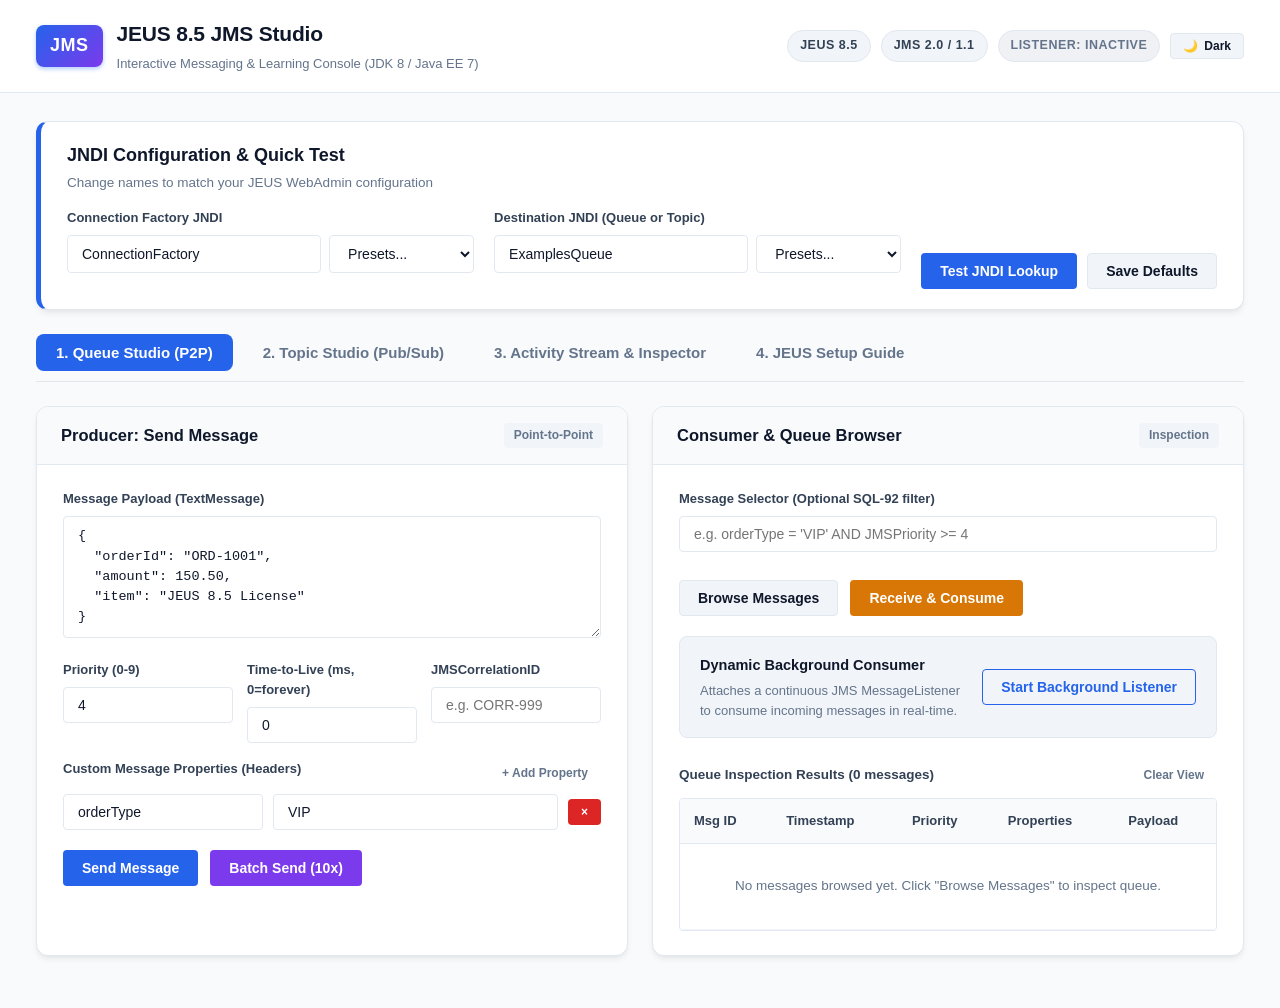
==== commit 52be9b92: "css upgrade" ====
--- a/src/main/webapp/index.html
+++ b/src/main/webapp/index.html
@@ -100,7 +100,7 @@
                     <form id="form-send-queue" class="card-body">
                         <div class="form-group">
                             <label for="queue-payload">Message Payload (TextMessage)</label>
-                            <textarea id="queue-payload" rows="4" placeholder="Type text or JSON payload here...">{
+                            <textarea id="queue-payload" rows="5" placeholder="Type text or JSON payload here...">{
   "orderId": "ORD-1001",
   "amount": 150.50,
   "item": "JEUS 8.5 License"
--- a/src/main/webapp/css/style.css
+++ b/src/main/webapp/css/style.css
@@ -172,8 +172,8 @@
     background-color: var(--bg-main);
     color: var(--text-primary);
     font-family: var(--font-sans);
-    font-size: 14px;
-    line-height: 1.5;
+    font-size: 15px;
+    line-height: 1.55;
     min-height: 100vh;
     display: flex;
     flex-direction: column;
@@ -183,11 +183,12 @@
 .app-header {
     background-color: var(--bg-surface);
     border-bottom: 1px solid var(--border-color);
-    padding: 16px 24px;
+    padding: 18px 36px;
 }
 
 .header-content {
-    max-width: 1400px;
+    max-width: 1760px;
+    width: 100%;
     margin: 0 auto;
     display: flex;
     justify-content: space-between;
@@ -199,43 +200,43 @@
 .brand {
     display: flex;
     align-items: center;
-    gap: 12px;
+    gap: 14px;
 }
 
 .logo-icon {
     background: linear-gradient(135deg, var(--color-primary), var(--color-accent));
     color: #fff;
     font-weight: 800;
-    font-size: 16px;
+    font-size: 18px;
     letter-spacing: 0.5px;
-    padding: 6px 12px;
+    padding: 7px 14px;
     border-radius: var(--radius-md);
     box-shadow: 0 2px 4px rgba(59, 130, 246, 0.4);
 }
 
 .brand h1 {
-    font-size: 18px;
+    font-size: 21px;
     font-weight: 700;
     letter-spacing: -0.2px;
 }
 
 .brand .subtitle {
-    font-size: 12px;
+    font-size: 13px;
     color: var(--text-muted);
 }
 
 .header-badges {
     display: flex;
     align-items: center;
-    gap: 8px;
+    gap: 10px;
 }
 
 /* Badges */
 .badge {
     display: inline-flex;
     align-items: center;
-    padding: 4px 10px;
-    font-size: 12px;
+    padding: 5px 12px;
+    font-size: 12.5px;
     font-weight: 600;
     border-radius: 9999px;
     text-transform: uppercase;
@@ -258,8 +259,8 @@
     display: inline-flex;
     align-items: center;
     gap: 6px;
-    padding: 4px 10px;
-    font-size: 12px;
+    padding: 5px 12px;
+    font-size: 12.5px;
     border-radius: 9999px;
     cursor: pointer;
     user-select: none;
@@ -273,10 +274,10 @@
 
 /* Main Container */
 .app-main {
-    max-width: 1400px;
+    max-width: 1760px;
     width: 100%;
     margin: 0 auto;
-    padding: 24px;
+    padding: 28px 36px;
     flex: 1;
 }
 
@@ -287,66 +288,66 @@
     border-radius: var(--radius-lg);
     box-shadow: var(--shadow-md);
     overflow: hidden;
-    margin-bottom: 20px;
+    margin-bottom: 24px;
 }
 
 .card-header {
     display: flex;
     justify-content: space-between;
     align-items: center;
-    padding: 14px 20px;
+    padding: 16px 24px;
     background-color: var(--card-header-bg);
     border-bottom: 1px solid var(--border-color);
 }
 
 .card-header h3 {
-    font-size: 15px;
+    font-size: 16.5px;
     font-weight: 600;
 }
 
 .card-tag {
-    font-size: 11px;
+    font-size: 12px;
     font-weight: 600;
-    padding: 2px 8px;
+    padding: 3px 10px;
     border-radius: var(--radius-sm);
     background-color: var(--bg-surface-elevated);
     color: var(--text-muted);
 }
 
 .card-body {
-    padding: 20px;
+    padding: 24px 26px;
 }
 
 /* JNDI Quick Bar */
 .jndi-bar {
-    border-left: 4px solid var(--color-primary);
-    padding: 16px 20px;
+    border-left: 5px solid var(--color-primary);
+    padding: 20px 26px;
 }
 
 .jndi-bar-header {
-    margin-bottom: 12px;
+    margin-bottom: 14px;
 }
 
 .jndi-bar-header h2 {
-    font-size: 16px;
+    font-size: 18px;
     font-weight: 700;
 }
 
 .helper-text {
-    font-size: 12px;
+    font-size: 13.5px;
     color: var(--text-muted);
 }
 
 .jndi-grid {
     display: grid;
     grid-template-columns: 1fr 1fr auto;
-    gap: 16px;
+    gap: 20px;
     align-items: end;
 }
 
 .input-with-presets {
     display: flex;
-    gap: 6px;
+    gap: 8px;
 }
 
 .input-with-presets input {
@@ -354,30 +355,30 @@
 }
 
 .preset-select {
-    width: 130px;
+    width: 145px;
 }
 
 .form-actions-jndi {
     display: flex;
-    gap: 8px;
+    gap: 10px;
 }
 
 /* Navigation Tabs */
 .nav-tabs {
     display: flex;
-    gap: 8px;
-    margin-bottom: 20px;
+    gap: 10px;
+    margin-bottom: 24px;
     border-bottom: 1px solid var(--border-color);
-    padding-bottom: 8px;
+    padding-bottom: 10px;
 }
 
 .tab-btn {
     background: transparent;
     border: none;
     color: var(--text-muted);
-    font-size: 14px;
+    font-size: 15px;
     font-weight: 600;
-    padding: 8px 16px;
+    padding: 10px 20px;
     border-radius: var(--radius-md);
     cursor: pointer;
     transition: all 0.2s ease;
@@ -405,7 +406,7 @@
 .dashboard-grid {
     display: grid;
     grid-template-columns: 1fr 1fr;
-    gap: 20px;
+    gap: 24px;
 }
 
 @media (max-width: 960px) {
@@ -416,20 +417,20 @@
 
 /* Form Controls */
 .form-group {
-    margin-bottom: 14px;
+    margin-bottom: 16px;
 }
 
 .form-group label {
     display: block;
-    font-size: 12px;
+    font-size: 13px;
     font-weight: 600;
     color: var(--text-secondary);
-    margin-bottom: 6px;
+    margin-bottom: 7px;
 }
 
 .form-row {
     display: flex;
-    gap: 12px;
+    gap: 14px;
 }
 
 .flex-1 {
@@ -449,16 +450,18 @@
     border: 1px solid var(--border-color);
     border-radius: var(--radius-sm);
     color: var(--text-primary);
-    padding: 8px 12px;
-    font-size: 13px;
+    padding: 9px 14px;
+    font-size: 14px;
     font-family: inherit;
     transition: border-color 0.2s, box-shadow 0.2s;
 }
 
 textarea {
     font-family: var(--font-mono);
-    font-size: 12px;
+    font-size: 13.5px;
+    line-height: 1.5;
     resize: vertical;
+    min-height: 120px;
 }
 
 input:focus,
@@ -473,20 +476,20 @@
     display: flex;
     justify-content: space-between;
     align-items: center;
-    margin-bottom: 6px;
+    margin-bottom: 8px;
 }
 
 /* Custom Properties List */
 .properties-list {
     display: flex;
     flex-direction: column;
-    gap: 8px;
-    margin-top: 4px;
+    gap: 10px;
+    margin-top: 6px;
 }
 
 .property-row {
     display: flex;
-    gap: 8px;
+    gap: 10px;
     align-items: center;
 }
 
@@ -504,9 +507,9 @@
     align-items: center;
     justify-content: center;
     font-family: inherit;
-    font-size: 13px;
+    font-size: 14px;
     font-weight: 600;
-    padding: 8px 16px;
+    padding: 9px 18px;
     border-radius: var(--radius-sm);
     border: 1px solid transparent;
     cursor: pointer;
@@ -572,50 +575,61 @@
 }
 
 .btn-sm {
-    padding: 4px 8px;
-    font-size: 11px;
+    padding: 5px 12px;
+    font-size: 12px;
 }
 
 .form-actions {
     display: flex;
-    gap: 10px;
-    margin-top: 16px;
+    gap: 12px;
+    margin-top: 20px;
 }
 
 /* Browser Controls & Listener Box */
 .browser-controls {
     display: flex;
     flex-direction: column;
-    gap: 10px;
-    margin-bottom: 16px;
+    gap: 12px;
+    margin-bottom: 20px;
 }
 
 .button-cluster {
     display: flex;
-    gap: 10px;
+    gap: 12px;
 }
 
 .listener-box {
     background-color: var(--bg-surface-elevated);
     border: 1px solid var(--border-color);
     border-radius: var(--radius-md);
-    padding: 12px 16px;
+    padding: 16px 20px;
     display: flex;
     justify-content: space-between;
     align-items: center;
-    gap: 16px;
-    margin-bottom: 20px;
+    gap: 20px;
+    margin-bottom: 24px;
 }
 
 .listener-info strong {
+    font-size: 14.5px;
+    color: var(--text-primary);
+}
+
+.listener-info p {
     font-size: 13px;
-    color: var(--text-primary);
-}
-
-.listener-info p {
-    font-size: 12px;
     color: var(--text-muted);
-    margin-top: 2px;
+    margin-top: 4px;
+}
+
+/* Browser Results Section */
+.results-header {
+    display: flex;
+    justify-content: space-between;
+    align-items: center;
+    margin-bottom: 10px;
+    font-size: 13.5px;
+    font-weight: 600;
+    color: var(--text-secondary);
 }
 
 /* Tables */
@@ -629,21 +643,21 @@
 .data-table {
     width: 100%;
     border-collapse: collapse;
-    font-size: 12px;
+    font-size: 13px;
     text-align: left;
 }
 
 .data-table th {
     background-color: var(--table-header-bg);
     color: var(--text-secondary);
-    padding: 10px 12px;
+    padding: 12px 14px;
     font-weight: 600;
     border-bottom: 1px solid var(--border-color);
     white-space: nowrap;
 }
 
 .data-table td {
-    padding: 8px 12px;
+    padding: 10px 14px;
     border-bottom: 1px solid var(--table-border);
     color: var(--text-secondary);
 }
@@ -656,14 +670,15 @@
 .empty-row td {
     text-align: center;
     color: var(--text-muted);
-    padding: 24px;
+    padding: 32px;
+    font-size: 13.5px;
 }
 
 /* Results & Activity Badges */
 .status-pill {
-    padding: 2px 6px;
-    border-radius: var(--radius-sm);
-    font-size: 10px;
+    padding: 3px 8px;
+    border-radius: var(--radius-sm);
+    font-size: 11px;
     font-weight: 700;
 }
 
@@ -684,9 +699,9 @@
 
 .action-badge {
     font-family: var(--font-mono);
-    font-size: 11px;
+    font-size: 11.5px;
     font-weight: 700;
-    padding: 2px 6px;
+    padding: 3px 8px;
     border-radius: var(--radius-sm);
 }
 
@@ -698,15 +713,15 @@
 
 .mono-cell {
     font-family: var(--font-mono);
-    font-size: 11px;
+    font-size: 12px;
 }
 
 /* Results Banners */
 .result-banner {
-    margin-top: 14px;
-    padding: 10px 14px;
-    border-radius: var(--radius-sm);
-    font-size: 13px;
+    margin-top: 16px;
+    padding: 12px 18px;
+    border-radius: var(--radius-sm);
+    font-size: 14px;
 }
 
 .result-success {
@@ -738,14 +753,34 @@
     justify-content: center;
     align-items: center;
     z-index: 1000;
-    padding: 20px;
+    padding: 24px;
 }
 
 .modal-content {
     width: 100%;
-    max-width: 650px;
+    max-width: 720px;
     max-height: 85vh;
     overflow-y: auto;
+}
+
+.modal-content.card {
+    margin-bottom: 0;
+}
+
+.modal-header {
+    display: flex;
+    justify-content: space-between;
+    align-items: center;
+    padding: 16px 24px;
+    background-color: var(--card-header-bg);
+    border-bottom: 1px solid var(--border-color);
+}
+
+.modal-header h3 {
+    font-size: 17px;
+    font-weight: 700;
+    color: var(--text-primary);
+    margin: 0;
 }
 
 .btn-close {
@@ -755,33 +790,46 @@
     font-size: 24px;
     cursor: pointer;
     line-height: 1;
+    padding: 2px 6px;
+    border-radius: var(--radius-sm);
+    transition: color 0.2s, background-color 0.2s;
 }
 
 .btn-close:hover {
     color: var(--text-primary);
+    background-color: var(--btn-secondary-hover);
+}
+
+.modal-body {
+    padding: 24px 28px;
+    display: flex;
+    flex-direction: column;
+    gap: 16px;
 }
 
 .modal-info-row {
-    margin-bottom: 12px;
+    display: flex;
+    flex-direction: column;
 }
 
 .modal-label {
     display: block;
     font-weight: 600;
-    font-size: 12px;
+    font-size: 13px;
     color: var(--text-muted);
-    margin-bottom: 4px;
+    margin-bottom: 6px;
 }
 
 .code-badge {
     font-family: var(--font-mono);
-    font-size: 12px;
+    font-size: 13px;
     background-color: var(--code-bg);
     color: var(--code-text);
-    padding: 2px 8px;
+    padding: 4px 10px;
     border-radius: var(--radius-sm);
     border: 1px solid var(--border-color);
     display: inline-block;
+    width: fit-content;
 }
 
 .code-block {
@@ -789,12 +837,12 @@
     color: var(--code-text);
     border: 1px solid var(--border-color);
     border-radius: var(--radius-sm);
-    padding: 10px;
+    padding: 12px 16px;
     font-family: var(--font-mono);
-    font-size: 12px;
+    font-size: 13px;
     white-space: pre-wrap;
     word-break: break-all;
-    max-height: 200px;
+    max-height: 250px;
     overflow-y: auto;
 }
 
@@ -813,13 +861,13 @@
     background-color: var(--bg-surface);
     border: 1px solid var(--border-color);
     color: var(--text-primary);
-    padding: 12px 18px;
+    padding: 14px 20px;
     border-radius: var(--radius-md);
     box-shadow: var(--shadow-lg);
-    font-size: 13px;
-    display: flex;
-    align-items: center;
-    gap: 10px;
+    font-size: 14px;
+    display: flex;
+    align-items: center;
+    gap: 12px;
     animation: slideIn 0.3s ease forwards;
 }
 
@@ -832,18 +880,38 @@
     to { transform: translateX(0); opacity: 1; }
 }
 
+/* Concept Styles */
+.concept-body {
+    display: flex;
+    flex-direction: column;
+    gap: 20px;
+}
+
+.concept-item h4 {
+    font-size: 15px;
+    font-weight: 600;
+    color: var(--text-primary);
+    margin-bottom: 6px;
+}
+
+.concept-item p {
+    font-size: 14px;
+    color: var(--text-secondary);
+    line-height: 1.6;
+}
+
 /* Guide Styles */
 .guide-body {
     display: flex;
     flex-direction: column;
-    gap: 16px;
+    gap: 18px;
 }
 
 .guide-step {
     display: flex;
-    gap: 16px;
+    gap: 18px;
     align-items: flex-start;
-    padding-bottom: 16px;
+    padding-bottom: 18px;
     border-bottom: 1px solid var(--border-color);
 }
 
@@ -851,23 +919,25 @@
     background: var(--color-primary);
     color: #fff;
     font-weight: 700;
-    width: 28px;
-    height: 28px;
+    width: 32px;
+    height: 32px;
     border-radius: 50%;
     display: flex;
     align-items: center;
     justify-content: center;
     flex-shrink: 0;
+    font-size: 14px;
 }
 
 .step-content h4 {
+    font-size: 15.5px;
+    margin-bottom: 6px;
+}
+
+.step-content p, .step-content ul {
     font-size: 14px;
-    margin-bottom: 4px;
-}
-
-.step-content p, .step-content ul {
-    font-size: 13px;
     color: var(--text-secondary);
+    line-height: 1.6;
 }
 
 .step-content ul {
@@ -877,11 +947,11 @@
 
 .step-content code {
     background-color: var(--code-inline-bg);
-    padding: 2px 6px;
+    padding: 3px 8px;
     border-radius: var(--radius-sm);
     font-family: var(--font-mono);
     color: var(--code-inline-text);
-    font-size: 12px;
+    font-size: 13px;
     border: 1px solid var(--border-color);
 }
 
@@ -896,14 +966,15 @@
 .stream-controls {
     display: flex;
     align-items: center;
-    gap: 12px;
+    gap: 14px;
 }
 
 .toggle-control {
     display: flex;
     align-items: center;
-    gap: 6px;
-    font-size: 12px;
+    gap: 8px;
+    font-size: 13px;
     color: var(--text-secondary);
     cursor: pointer;
 }
+
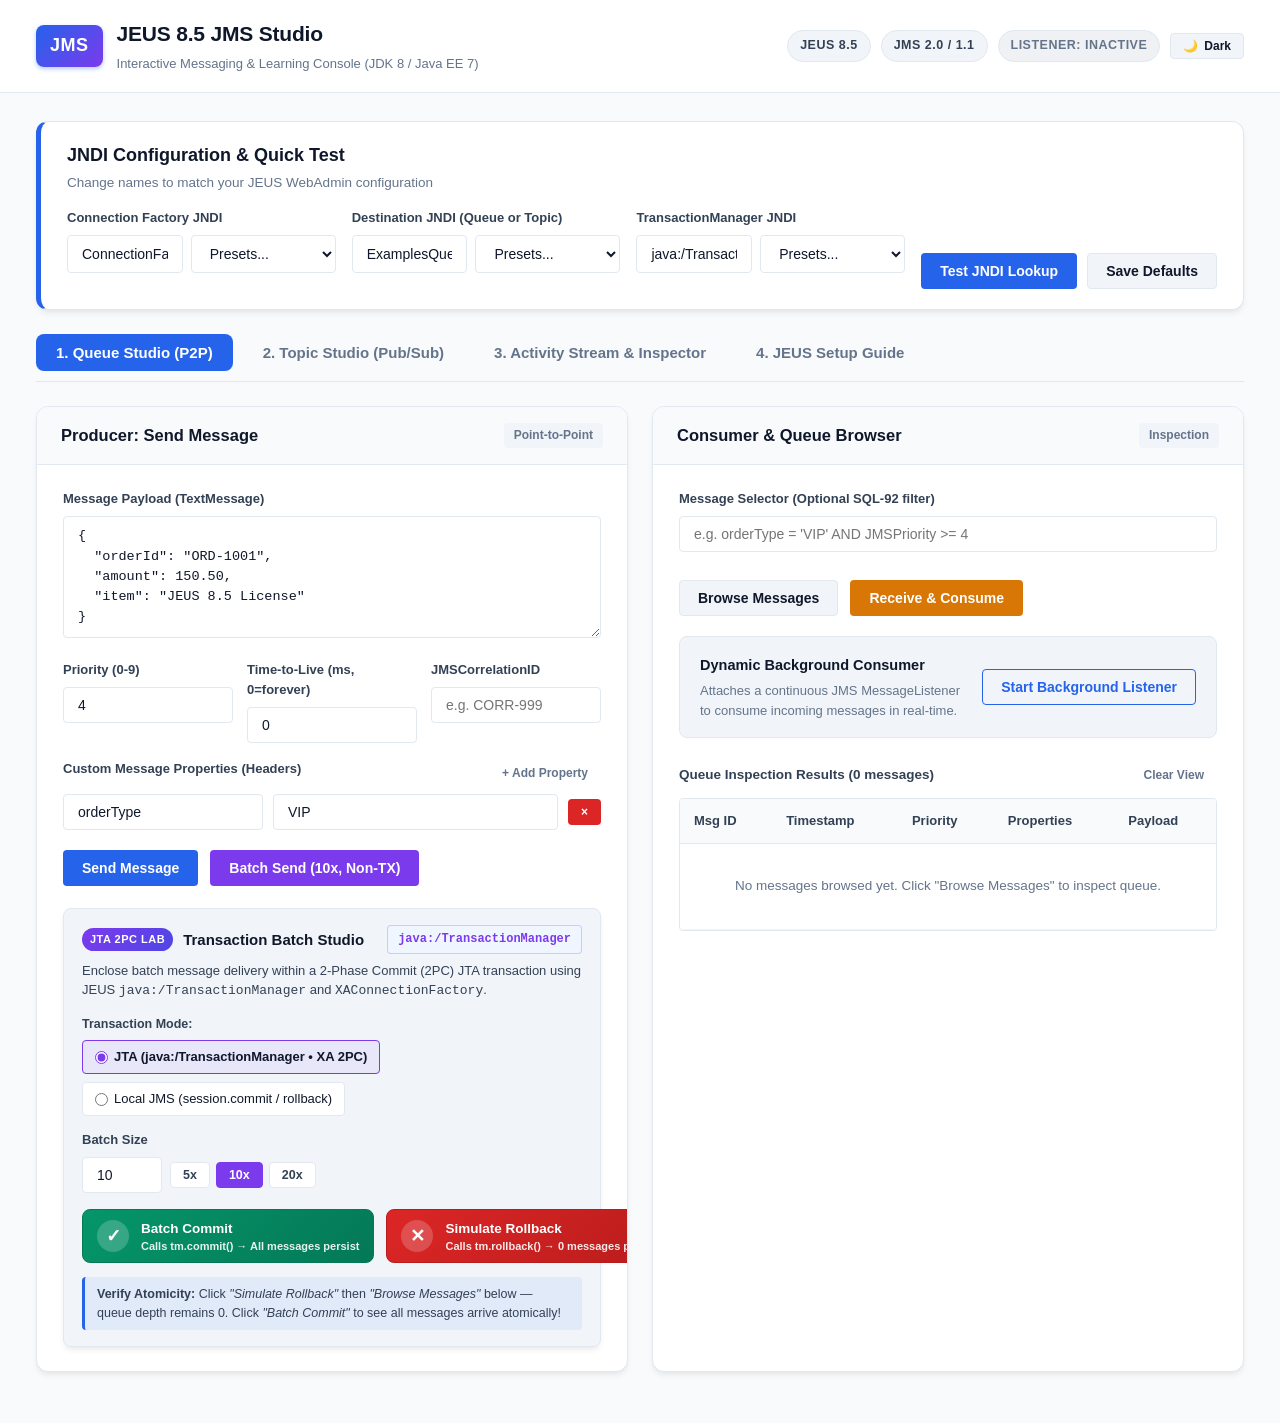
==== commit 4d52eb73: "add xa transaction at batch" ====
--- a/src/main/webapp/index.html
+++ b/src/main/webapp/index.html
@@ -68,6 +68,19 @@
                     </div>
                 </div>
 
+                <div class="form-group">
+                    <label for="input-tm-jndi">TransactionManager JNDI</label>
+                    <div class="input-with-presets">
+                        <input type="text" id="input-tm-jndi" value="java:/TransactionManager" placeholder="e.g. java:/TransactionManager">
+                        <select id="preset-tm" class="preset-select" title="Select common preset">
+                            <option value="">Presets...</option>
+                            <option value="java:/TransactionManager">java:/TransactionManager (JEUS)</option>
+                            <option value="java:comp/UserTransaction">java:comp/UserTransaction</option>
+                            <option value="java:comp/TransactionManager">java:comp/TransactionManager</option>
+                        </select>
+                    </div>
+                </div>
+
                 <div class="form-actions-jndi">
                     <button id="btn-test-jndi" class="btn btn-primary" type="button">Test JNDI Lookup</button>
                     <button id="btn-save-jndi" class="btn btn-secondary" type="button">Save Defaults</button>
@@ -139,7 +152,73 @@
 
                         <div class="form-actions">
                             <button type="submit" id="btn-send-single" class="btn btn-primary">Send Message</button>
-                            <button type="button" id="btn-send-batch" class="btn btn-accent">Batch Send (10x)</button>
+                            <button type="button" id="btn-send-batch" class="btn btn-accent">Batch Send (10x, Non-TX)</button>
+                        </div>
+
+                        <!-- JTA Transaction Lab (java:/TransactionManager) -->
+                        <div class="tx-lab-container">
+                            <div class="tx-lab-header">
+                                <div class="tx-lab-title">
+                                    <span class="tx-lab-badge">JTA 2PC Lab</span>
+                                    <h4>Transaction Batch Studio</h4>
+                                </div>
+                                <span class="tx-lab-tm-badge" title="Target JNDI TransactionManager">java:/TransactionManager</span>
+                            </div>
+
+                            <p class="tx-lab-description">
+                                Enclose batch message delivery within a 2-Phase Commit (2PC) JTA transaction using JEUS <code>java:/TransactionManager</code> and <code>XAConnectionFactory</code>.
+                            </p>
+
+                            <div class="tx-lab-controls">
+                                <div class="tx-mode-selector">
+                                    <span class="tx-control-label">Transaction Mode:</span>
+                                    <div class="tx-radio-pills">
+                                        <label class="tx-radio-pill active" title="Uses JEUS TransactionManager and XAConnectionFactory for 2-Phase Commit">
+                                            <input type="radio" name="tx-mode" value="JTA" checked>
+                                            <span>JTA (java:/TransactionManager &bull; XA 2PC)</span>
+                                        </label>
+                                        <label class="tx-radio-pill" title="Uses local Session.SESSION_TRANSACTED commit/rollback">
+                                            <input type="radio" name="tx-mode" value="LOCAL">
+                                            <span>Local JMS (session.commit / rollback)</span>
+                                        </label>
+                                    </div>
+                                </div>
+
+                                <div class="tx-batch-row">
+                                    <div class="form-group flex-1">
+                                        <label for="tx-batch-count">Batch Size</label>
+                                        <div class="tx-count-group">
+                                            <input type="number" id="tx-batch-count" min="1" max="50" value="10">
+                                            <div class="quick-batch-pills">
+                                                <button type="button" class="btn-preset-batch" data-count="5">5x</button>
+                                                <button type="button" class="btn-preset-batch active" data-count="10">10x</button>
+                                                <button type="button" class="btn-preset-batch" data-count="20">20x</button>
+                                            </div>
+                                        </div>
+                                    </div>
+                                </div>
+
+                                <div class="tx-actions-grid">
+                                    <button type="button" id="btn-tx-commit" class="btn btn-tx-commit">
+                                        <span class="tx-btn-icon">✓</span>
+                                        <div class="tx-btn-text">
+                                            <strong>Batch Commit</strong>
+                                            <small>Calls tm.commit() &rarr; All messages persist</small>
+                                        </div>
+                                    </button>
+                                    <button type="button" id="btn-tx-rollback" class="btn btn-tx-rollback">
+                                        <span class="tx-btn-icon">✕</span>
+                                        <div class="tx-btn-text">
+                                            <strong>Simulate Rollback</strong>
+                                            <small>Calls tm.rollback() &rarr; 0 messages persist</small>
+                                        </div>
+                                    </button>
+                                </div>
+
+                                <div class="tx-info-callout">
+                                    <strong>Verify Atomicity:</strong> Click <em>"Simulate Rollback"</em> then <em>"Browse Messages"</em> below &mdash; queue depth remains 0. Click <em>"Batch Commit"</em> to see all messages arrive atomically!
+                                </div>
+                            </div>
                         </div>
                     </form>
                 </div>
@@ -213,12 +292,25 @@
         <!-- Tab 2: Topic Studio -->
         <section id="tab-topic" class="tab-pane">
             <div class="dashboard-grid">
+                <!-- Publisher Card -->
                 <div class="card">
                     <div class="card-header">
                         <h3>Publisher: Broadcast to Topic</h3>
                         <span class="card-tag">Publish / Subscribe</span>
                     </div>
                     <form id="form-publish-topic" class="card-body">
+                        <div class="form-group">
+                            <label for="topic-dest-jndi">Topic Destination JNDI</label>
+                            <div class="input-with-presets">
+                                <input type="text" id="topic-dest-jndi" value="ExamplesTopic" placeholder="e.g. ExamplesTopic">
+                                <select id="preset-topic-dest" class="preset-select" title="Select topic preset">
+                                    <option value="">Presets...</option>
+                                    <option value="ExamplesTopic">ExamplesTopic (Default)</option>
+                                    <option value="jms/TestTopic">jms/TestTopic</option>
+                                </select>
+                            </div>
+                        </div>
+
                         <div class="form-group">
                             <label for="topic-payload">Broadcast Event Payload</label>
                             <textarea id="topic-payload" rows="5" placeholder="Type notification or broadcast message...">{
@@ -244,30 +336,143 @@
                             </div>
                         </div>
 
+                        <!-- Custom Message Properties for Topic -->
+                        <div class="properties-section">
+                            <div class="properties-header">
+                                <label>Custom Message Properties (SQL-92 filterable headers)</label>
+                                <button type="button" id="btn-add-topic-property" class="btn btn-sm btn-ghost">+ Add Property</button>
+                            </div>
+                            <div id="topic-properties-container" class="properties-container">
+                                <!-- Dynamic key-value pairs -->
+                            </div>
+                        </div>
+
                         <div class="form-actions">
                             <button type="submit" id="btn-publish-topic" class="btn btn-primary">Publish to Topic</button>
+                            <button type="button" id="btn-publish-topic-batch" class="btn btn-accent">Batch Publish (5x)</button>
                         </div>
                     </form>
                 </div>
 
+                <!-- Subscriber Card -->
                 <div class="card">
                     <div class="card-header">
-                        <h3>Understanding Topic vs Queue</h3>
-                        <span class="card-tag">Concept</span>
-                    </div>
-                    <div class="card-body concept-body">
-                        <div class="concept-item">
-                            <h4>Point-to-Point (Queue)</h4>
-                            <p>Each message is delivered to <strong>exactly one consumer</strong>. Messages remain buffered in the JEUS queue until a consumer acknowledges them or they expire.</p>
-                        </div>
-                        <div class="concept-item">
-                            <h4>Publish/Subscribe (Topic)</h4>
-                            <p>Each message is broadcast to <strong>all active subscribers</strong> listening to the topic at that instant. If there are no subscribers, the message is dropped unless a <em>Durable Subscription</em> is registered.</p>
-                        </div>
-                        <div class="concept-item">
-                            <h4>Testing Tip</h4>
-                            <p>Open two separate browser tabs with the <strong>Dynamic Background Listener</strong> running on the same Queue to watch load balancing in action!</p>
-                        </div>
+                        <div class="title-with-badge">
+                            <h3>Subscriber: Dynamic Topic Subscriber</h3>
+                            <span id="topic-subscriber-status" class="subscriber-live-tag inactive">○ Inactive</span>
+                        </div>
+                        <span class="card-tag">Real-Time Listener</span>
+                    </div>
+                    <div class="card-body">
+                        <div class="form-group">
+                            <label for="topic-sub-dest-jndi">Topic Destination JNDI (Subscribe Target)</label>
+                            <input type="text" id="topic-sub-dest-jndi" value="ExamplesTopic" placeholder="e.g. ExamplesTopic">
+                        </div>
+
+                        <!-- Message Selector -->
+                        <div class="form-group">
+                            <label for="topic-selector">Message Selector (Optional SQL-92 filter)</label>
+                            <input type="text" id="topic-selector" placeholder="e.g. symbol = 'TMAX' AND price >= 40000">
+                        </div>
+
+                        <!-- Subscription Mode: Non-Durable vs Durable -->
+                        <div class="form-group">
+                            <label>Subscription Mode</label>
+                            <div class="subscription-mode-toggle">
+                                <label class="radio-label">
+                                    <input type="radio" name="topic-sub-mode" id="sub-mode-nondurable" value="nondurable" checked>
+                                    <span><strong>Non-Durable</strong> (Live broadcast only, no offline buffering)</span>
+                                </label>
+                                <label class="radio-label">
+                                    <input type="radio" name="topic-sub-mode" id="sub-mode-durable" value="durable">
+                                    <span><strong>Durable Subscription</strong> (JEUS buffers messages while offline)</span>
+                                </label>
+                            </div>
+                        </div>
+
+                        <!-- Durable Subscription Parameters -->
+                        <div id="durable-options-box" class="durable-config-box hidden">
+                            <div class="form-row">
+                                <div class="form-group flex-1">
+                                    <label for="topic-client-id">JMS ClientID <span class="required-star">*</span></label>
+                                    <input type="text" id="topic-client-id" value="JmsStudioClient-01" placeholder="e.g. JmsStudioClient-01">
+                                </div>
+                                <div class="form-group flex-1">
+                                    <label for="topic-sub-name">Subscription Name <span class="required-star">*</span></label>
+                                    <input type="text" id="topic-sub-name" value="TopicSub-01" placeholder="e.g. TopicSub-01">
+                                </div>
+                            </div>
+                            <div class="durable-actions-bar">
+                                <span class="helper-text-sm">Composite key in JEUS: <code>ClientID + SubscriptionName</code></span>
+                                <button type="button" id="btn-topic-unsubscribe" class="btn btn-sm btn-danger-outline" title="Delete this subscription and discard pending buffered messages from JEUS broker">
+                                    Deregister / Unsubscribe
+                                </button>
+                            </div>
+                        </div>
+
+                        <!-- Dynamic Background Listener Toggle for Topic -->
+                        <div class="listener-box">
+                            <div class="listener-info">
+                                <strong id="topic-listener-title">Dynamic Background Subscriber</strong>
+                                <p id="topic-listener-desc">Attaches a live JMS MessageListener to receive topic broadcast events in real-time.</p>
+                            </div>
+                            <div class="listener-action">
+                                <button type="button" id="btn-toggle-topic-listener" class="btn btn-outline">
+                                    Start Topic Subscriber
+                                </button>
+                            </div>
+                        </div>
+
+                        <!-- Topic Received Events Display -->
+                        <div class="browser-results-section">
+                            <div class="results-header">
+                                <span id="topic-events-count-label">Received Broadcast Events (0 events)</span>
+                                <div class="header-actions">
+                                    <button type="button" id="btn-load-topic-history" class="btn btn-sm btn-ghost" title="Reload past topic events from activity log">Load History</button>
+                                    <button type="button" id="btn-clear-topic-view" class="btn btn-sm btn-ghost">Clear View</button>
+                                </div>
+                            </div>
+                            <div id="topic-table-wrapper" class="table-wrapper">
+                                <table id="table-topic-events" class="data-table">
+                                    <thead>
+                                        <tr>
+                                            <th>Msg ID</th>
+                                            <th>Timestamp</th>
+                                            <th>Priority</th>
+                                            <th>Properties</th>
+                                            <th>Payload</th>
+                                        </tr>
+                                    </thead>
+                                    <tbody id="topic-events-table-body">
+                                        <tr class="empty-row">
+                                            <td colspan="5">No broadcast events received yet. Start the Topic Subscriber above and publish messages!</td>
+                                        </tr>
+                                    </tbody>
+                                </table>
+                            </div>
+                        </div>
+                    </div>
+                </div>
+            </div>
+
+            <!-- Full-width Pub/Sub Architecture Guide -->
+            <div class="card concept-banner-card">
+                <div class="card-header">
+                    <h3>Understanding Topic (Pub/Sub) vs Queue (Point-to-Point)</h3>
+                    <span class="card-tag">Architecture Guide</span>
+                </div>
+                <div class="concept-grid">
+                    <div class="concept-item">
+                        <h4>Point-to-Point (Queue)</h4>
+                        <p>Each message is delivered to <strong>exactly one consumer</strong>. Messages remain buffered in the JEUS queue until a consumer acknowledges them or they expire.</p>
+                    </div>
+                    <div class="concept-item">
+                        <h4>Publish / Subscribe (Topic)</h4>
+                        <p>Each message is broadcast to <strong>all active subscribers</strong> listening at that instant. If there are no subscribers, the message is dropped unless a durable subscription is registered.</p>
+                    </div>
+                    <div class="concept-item">
+                        <h4>Testing Tip</h4>
+                        <p>Open two separate browser tabs with the <strong>Dynamic Topic Subscriber</strong> running to watch both windows receive the exact same broadcast message simultaneously!</p>
                     </div>
                 </div>
             </div>
@@ -364,6 +569,20 @@
                     </div>
 
                     <div class="guide-step">
+                        <div class="step-num">5</div>
+                        <div class="step-content">
+                            <h4>JEUS JTA TransactionManager (<code>java:/TransactionManager</code>)</h4>
+                            <p>JEUS exposes its JTA Transaction Manager under the JNDI name <code>java:/TransactionManager</code>. This enables 2-Phase Commit (2PC) distributed transactions combining JMS and JDBC:</p>
+                            <ul>
+                                <li><strong>TransactionManager Lookup</strong>: <code>(TransactionManager) ctx.lookup("java:/TransactionManager")</code></li>
+                                <li><strong>JTA Lifecycle</strong>: <code>tm.begin()</code> &rarr; send batch messages &rarr; <code>tm.commit()</code> or <code>tm.rollback()</code></li>
+                                <li><strong>XA Connection Factory</strong>: Use <code>XAConnectionFactory</code> for full XA/2PC enlistment or standard <code>ConnectionFactory</code> in container-managed sessions.</li>
+                                <li><strong>Atomicity Guarantee</strong>: Calling <code>tm.rollback()</code> ensures zero messages are delivered to consumers, preventing dirty reads or partial writes.</li>
+                            </ul>
+                        </div>
+                    </div>
+
+                    <div class="guide-step">
                         <div class="step-num">6</div>
                         <div class="step-content">
                             <h4>Activate Changes</h4>
--- a/src/main/webapp/css/style.css
+++ b/src/main/webapp/css/style.css
@@ -65,6 +65,10 @@
     --action-async-color: #047857;
     --action-async-border: #a7f3d0;
 
+    --action-topic-bg: #fdf4ff;
+    --action-topic-color: #a21caf;
+    --action-topic-border: #f0abfc;
+
     --result-success-bg: #ecfdf5;
     --result-success-border: #a7f3d0;
     --result-success-color: #065f46;
@@ -149,6 +153,10 @@
     --action-async-color: #34d399;
     --action-async-border: transparent;
 
+    --action-topic-bg: rgba(217, 70, 239, 0.2);
+    --action-topic-color: #e879f9;
+    --action-topic-border: transparent;
+
     --result-success-bg: rgba(16, 185, 129, 0.15);
     --result-success-border: rgba(16, 185, 129, 0.4);
     --result-success-color: #a7f3d0;
@@ -340,8 +348,8 @@
 
 .jndi-grid {
     display: grid;
-    grid-template-columns: 1fr 1fr auto;
-    gap: 20px;
+    grid-template-columns: repeat(3, minmax(0, 1fr)) auto;
+    gap: 16px;
     align-items: end;
 }
 
@@ -632,6 +640,12 @@
     color: var(--text-secondary);
 }
 
+.header-actions {
+    display: flex;
+    align-items: center;
+    gap: 8px;
+}
+
 /* Tables */
 .table-wrapper {
     overflow-x: auto;
@@ -710,6 +724,12 @@
 .action-BROWSE { background: var(--action-browse-bg); color: var(--action-browse-color); border: 1px solid var(--action-browse-border); }
 .action-PUBLISH { background: var(--action-pub-bg); color: var(--action-pub-color); border: 1px solid var(--action-pub-border); }
 .action-ASYNC_RECV { background: var(--action-async-bg); color: var(--action-async-color); border: 1px solid var(--action-async-border); }
+.action-TOPIC_RECV { background: var(--action-topic-bg); color: var(--action-topic-color); border: 1px solid var(--action-topic-border); }
+.action-TX_COMMIT { background: rgba(16, 185, 129, 0.15); color: #059669; border: 1px solid rgba(16, 185, 129, 0.35); }
+.action-TX_ROLLBACK { background: rgba(239, 68, 68, 0.15); color: #dc2626; border: 1px solid rgba(239, 68, 68, 0.35); }
+
+.status-committed { background: #ecfdf5; color: #047857; }
+.status-rolled_back { background: #fef2f2; color: #b91c1c; }
 
 .mono-cell {
     font-family: var(--font-mono);
@@ -978,3 +998,364 @@
     cursor: pointer;
 }
 
+/* Topic Subscriber Status Tag */
+.subscriber-live-tag {
+    display: inline-block;
+    font-size: 11px;
+    font-weight: 700;
+    padding: 2px 8px;
+    border-radius: var(--radius-sm);
+    margin-left: 8px;
+    letter-spacing: 0.5px;
+    text-transform: uppercase;
+    vertical-align: middle;
+}
+
+.subscriber-live-tag.active {
+    background-color: var(--badge-active-bg);
+    color: var(--badge-active-color);
+    border: 1px solid var(--badge-active-border);
+}
+
+.subscriber-live-tag.inactive {
+    background-color: rgba(148, 163, 184, 0.15);
+    color: var(--text-muted);
+    border: 1px solid var(--border-color);
+}
+
+/* Full Width Concept Banner Card & Grid */
+.concept-banner-card {
+    margin-top: 12px;
+}
+
+.concept-grid {
+    display: grid;
+    grid-template-columns: repeat(auto-fit, minmax(300px, 1fr));
+    gap: 18px;
+    padding: 22px 24px;
+}
+
+.title-with-badge {
+    display: flex;
+    align-items: center;
+    gap: 8px;
+}
+
+/* Subscription Mode Radio Toggle */
+.subscription-mode-toggle {
+    display: flex;
+    flex-direction: column;
+    gap: 8px;
+    margin-top: 6px;
+}
+
+.radio-label {
+    display: flex;
+    align-items: center;
+    gap: 8px;
+    font-size: 13.5px;
+    color: var(--text-secondary);
+    cursor: pointer;
+    user-select: none;
+}
+
+.radio-label input[type="radio"] {
+    cursor: pointer;
+    accent-color: var(--color-primary);
+}
+
+.durable-config-box {
+    background-color: var(--bg-surface-elevated);
+    border: 1px dashed var(--color-primary);
+    border-radius: var(--radius-md);
+    padding: 16px 18px;
+    margin-bottom: 16px;
+    animation: fadeIn 0.2s ease-in-out;
+}
+
+@keyframes fadeIn {
+    from { opacity: 0; transform: translateY(-4px); }
+    to { opacity: 1; transform: translateY(0); }
+}
+
+.required-star {
+    color: var(--color-danger);
+    font-weight: 700;
+}
+
+.durable-actions-bar {
+    display: flex;
+    justify-content: space-between;
+    align-items: center;
+    margin-top: 12px;
+    padding-top: 10px;
+    border-top: 1px solid var(--border-color);
+}
+
+.helper-text-sm {
+    font-size: 12px;
+    color: var(--text-muted);
+}
+
+.helper-text-sm code {
+    font-family: var(--font-mono);
+    color: var(--color-primary);
+}
+
+.btn-danger-outline {
+    background: transparent;
+    color: var(--color-danger);
+    border: 1px solid var(--color-danger);
+    padding: 4px 10px;
+    font-size: 12px;
+    border-radius: var(--radius-sm);
+    cursor: pointer;
+    transition: background 0.2s, color 0.2s;
+}
+
+.btn-danger-outline:hover {
+    background: var(--color-danger);
+    color: #ffffff;
+}
+
+/* ==========================================================================
+   JTA Transaction Lab (java:/TransactionManager)
+   ========================================================================== */
+.tx-lab-container {
+    margin-top: 22px;
+    padding: 16px 18px;
+    background: var(--bg-surface-elevated);
+    border: 1px solid var(--border-color);
+    border-radius: var(--radius-md);
+    box-shadow: var(--shadow-md);
+    transition: border-color 0.2s, box-shadow 0.2s;
+}
+
+.tx-lab-container:hover {
+    border-color: var(--color-accent);
+}
+
+.tx-lab-header {
+    display: flex;
+    justify-content: space-between;
+    align-items: center;
+    margin-bottom: 8px;
+}
+
+.tx-lab-title {
+    display: flex;
+    align-items: center;
+    gap: 10px;
+}
+
+.tx-lab-title h4 {
+    margin: 0;
+    font-size: 15px;
+    font-weight: 700;
+    color: var(--text-primary);
+}
+
+.tx-lab-badge {
+    background: linear-gradient(135deg, #7c3aed, #4f46e5);
+    color: #ffffff;
+    font-size: 11px;
+    font-weight: 700;
+    padding: 3px 8px;
+    border-radius: 9999px;
+    letter-spacing: 0.5px;
+    text-transform: uppercase;
+}
+
+.tx-lab-tm-badge {
+    font-family: var(--font-mono);
+    font-size: 12px;
+    background: var(--code-inline-bg);
+    color: var(--color-accent);
+    padding: 4px 10px;
+    border-radius: var(--radius-sm);
+    border: 1px solid rgba(124, 58, 237, 0.25);
+    font-weight: 600;
+}
+
+.tx-lab-description {
+    font-size: 13px;
+    color: var(--text-secondary);
+    margin-bottom: 14px;
+    line-height: 1.45;
+}
+
+.tx-mode-selector {
+    display: flex;
+    flex-direction: column;
+    gap: 6px;
+    margin-bottom: 14px;
+}
+
+.tx-control-label {
+    font-size: 12.5px;
+    font-weight: 600;
+    color: var(--text-secondary);
+}
+
+.tx-radio-pills {
+    display: flex;
+    gap: 8px;
+    flex-wrap: wrap;
+}
+
+.tx-radio-pill {
+    display: flex;
+    align-items: center;
+    gap: 6px;
+    padding: 6px 12px;
+    background: var(--bg-surface);
+    border: 1px solid var(--border-color);
+    border-radius: var(--radius-sm);
+    font-size: 13px;
+    cursor: pointer;
+    transition: all 0.2s;
+    user-select: none;
+}
+
+.tx-radio-pill input[type="radio"] {
+    accent-color: var(--color-accent);
+    margin: 0;
+}
+
+.tx-radio-pill:hover {
+    border-color: var(--color-accent);
+}
+
+.tx-radio-pill.active {
+    border-color: var(--color-accent);
+    background: rgba(124, 58, 237, 0.08);
+    font-weight: 600;
+}
+
+.tx-batch-row {
+    margin-bottom: 14px;
+}
+
+.tx-count-group {
+    display: flex;
+    gap: 8px;
+    align-items: center;
+}
+
+.tx-count-group input {
+    width: 80px;
+}
+
+.quick-batch-pills {
+    display: flex;
+    gap: 6px;
+}
+
+.btn-preset-batch {
+    background: var(--bg-surface);
+    border: 1px solid var(--border-color);
+    color: var(--text-secondary);
+    padding: 5px 12px;
+    border-radius: var(--radius-sm);
+    font-size: 12.5px;
+    font-weight: 600;
+    cursor: pointer;
+    transition: all 0.15s;
+}
+
+.btn-preset-batch:hover {
+    background: var(--bg-surface-elevated);
+    border-color: var(--color-primary);
+}
+
+.btn-preset-batch.active {
+    background: var(--color-accent);
+    color: #ffffff;
+    border-color: var(--color-accent);
+}
+
+.tx-actions-grid {
+    display: grid;
+    grid-template-columns: 1fr 1fr;
+    gap: 12px;
+    margin-bottom: 14px;
+}
+
+.btn-tx-commit,
+.btn-tx-rollback {
+    display: flex;
+    align-items: center;
+    gap: 12px;
+    padding: 10px 14px;
+    border-radius: var(--radius-md);
+    cursor: pointer;
+    transition: transform 0.15s, box-shadow 0.15s, filter 0.15s;
+    text-align: left;
+}
+
+.btn-tx-commit:hover,
+.btn-tx-rollback:hover {
+    transform: translateY(-1px);
+    box-shadow: var(--shadow-md);
+}
+
+.btn-tx-commit {
+    background: linear-gradient(135deg, #059669, #047857);
+    color: #ffffff;
+    border: 1px solid #047857;
+}
+
+.btn-tx-rollback {
+    background: linear-gradient(135deg, #dc2626, #b91c1c);
+    color: #ffffff;
+    border: 1px solid #b91c1c;
+}
+
+.tx-btn-icon {
+    font-size: 18px;
+    font-weight: 900;
+    width: 32px;
+    height: 32px;
+    border-radius: 50%;
+    background: rgba(255, 255, 255, 0.2);
+    display: flex;
+    align-items: center;
+    justify-content: center;
+    flex-shrink: 0;
+}
+
+.tx-btn-text {
+    display: flex;
+    flex-direction: column;
+}
+
+.tx-btn-text strong {
+    font-size: 13.5px;
+    line-height: 1.2;
+}
+
+.tx-btn-text small {
+    font-size: 11px;
+    opacity: 0.9;
+    margin-top: 2px;
+}
+
+.tx-info-callout {
+    background: rgba(37, 99, 235, 0.08);
+    border-left: 3px solid var(--color-primary);
+    padding: 8px 12px;
+    border-radius: var(--radius-sm);
+    font-size: 12.5px;
+    color: var(--text-secondary);
+    line-height: 1.45;
+}
+
+@media (max-width: 600px) {
+    .tx-actions-grid {
+        grid-template-columns: 1fr;
+    }
+}
+
+
+
+
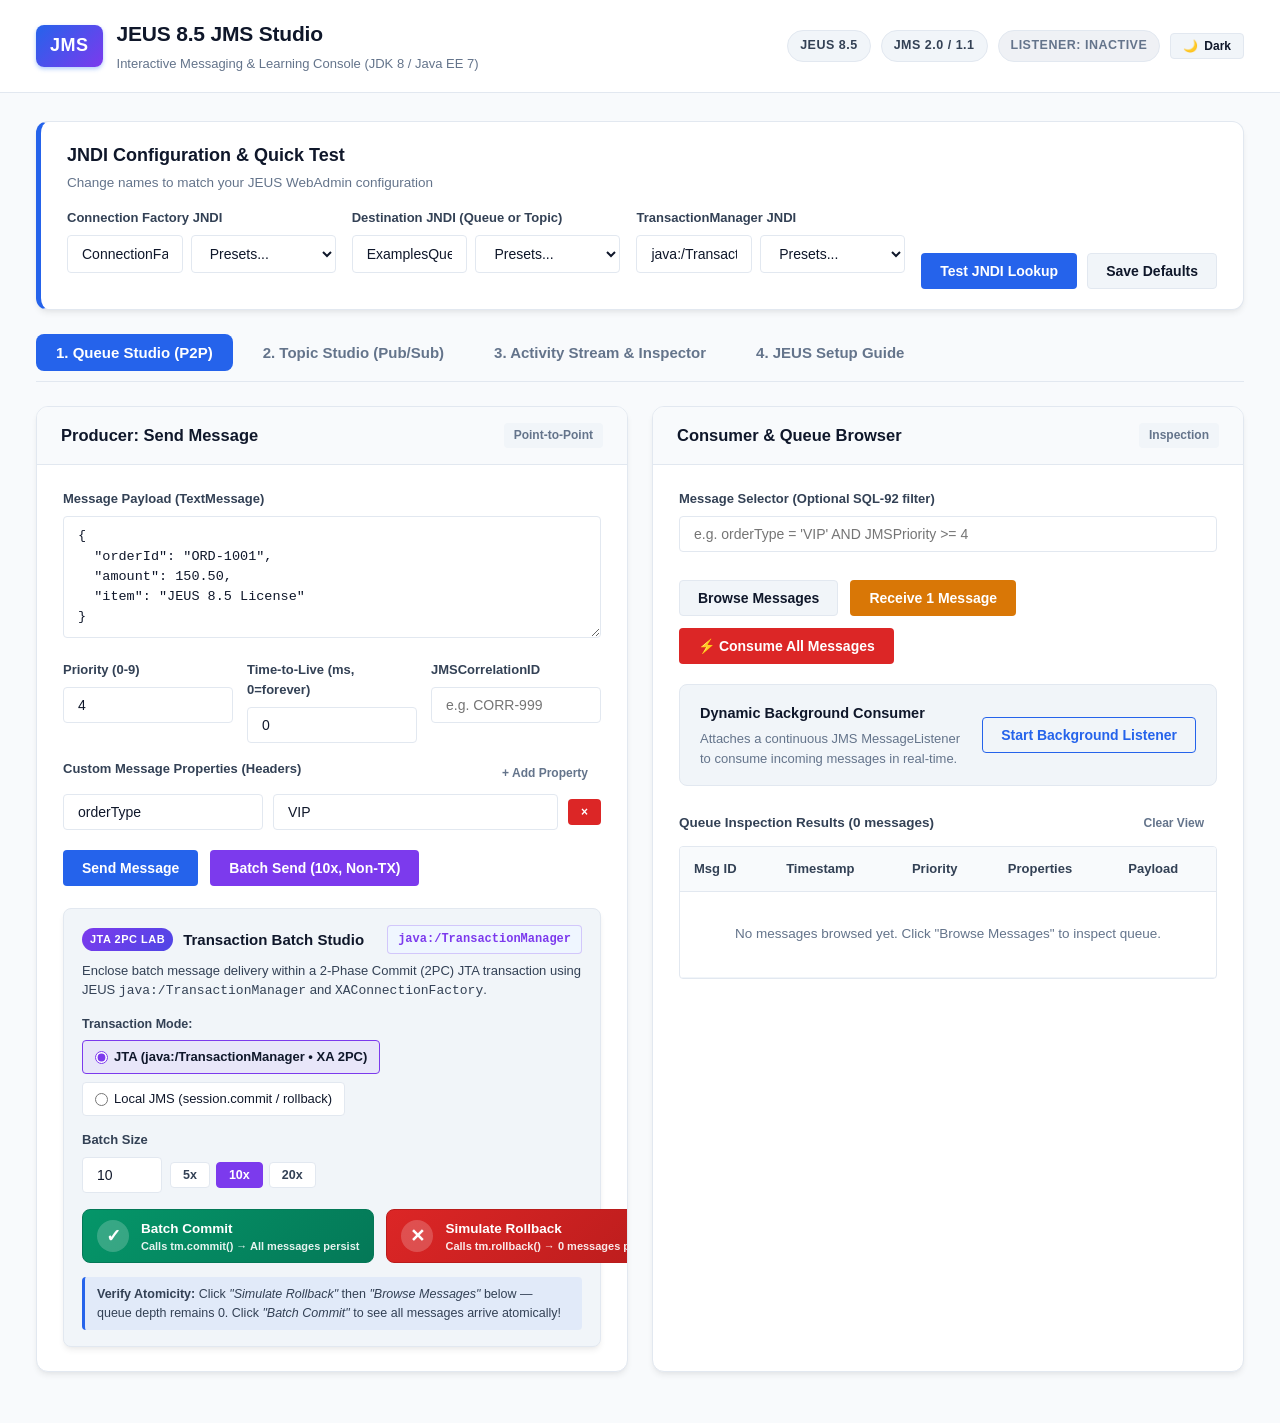
==== commit 6d5115d5: "add consume all" ====
--- a/src/main/webapp/index.html
+++ b/src/main/webapp/index.html
@@ -237,11 +237,14 @@
                                 <input type="text" id="browser-selector" placeholder="e.g. orderType = 'VIP' AND JMSPriority >= 4">
                             </div>
                             <div class="button-cluster">
-                                <button type="button" id="btn-browse-queue" class="btn btn-secondary">
+                                <button type="button" id="btn-browse-queue" class="btn btn-secondary" title="Inspect pending messages in queue without consuming them">
                                     Browse Messages
                                 </button>
-                                <button type="button" id="btn-receive-queue" class="btn btn-warning">
-                                    Receive &amp; Consume
+                                <button type="button" id="btn-receive-queue" class="btn btn-warning" title="Synchronously consume 1 message from queue">
+                                    Receive 1 Message
+                                </button>
+                                <button type="button" id="btn-consume-all-queue" class="btn btn-danger" title="Consume and acknowledge all pending messages from this queue at once">
+                                    ⚡ Consume All Messages
                                 </button>
                             </div>
                         </div>
@@ -263,7 +266,12 @@
                         <div class="browser-results-section">
                             <div class="results-header">
                                 <span id="browse-count-label">Queue Inspection Results (0 messages)</span>
-                                <button type="button" id="btn-clear-browse-view" class="btn btn-sm btn-ghost">Clear View</button>
+                                <div class="results-header-actions">
+                                    <button type="button" id="btn-table-consume-all" class="btn btn-sm btn-danger" style="display: none;" title="Consume all browsed messages immediately">
+                                        ⚡ Consume All (<span id="table-consume-count">0</span>)
+                                    </button>
+                                    <button type="button" id="btn-clear-browse-view" class="btn btn-sm btn-ghost">Clear View</button>
+                                </div>
                             </div>
                             <div id="browse-table-wrapper" class="table-wrapper">
                                 <table id="table-browse" class="data-table">
--- a/src/main/webapp/css/style.css
+++ b/src/main/webapp/css/style.css
@@ -604,6 +604,13 @@
 .button-cluster {
     display: flex;
     gap: 12px;
+    flex-wrap: wrap;
+}
+
+.results-header-actions {
+    display: flex;
+    align-items: center;
+    gap: 8px;
 }
 
 .listener-box {
@@ -727,6 +734,14 @@
 .action-TOPIC_RECV { background: var(--action-topic-bg); color: var(--action-topic-color); border: 1px solid var(--action-topic-border); }
 .action-TX_COMMIT { background: rgba(16, 185, 129, 0.15); color: #059669; border: 1px solid rgba(16, 185, 129, 0.35); }
 .action-TX_ROLLBACK { background: rgba(239, 68, 68, 0.15); color: #dc2626; border: 1px solid rgba(239, 68, 68, 0.35); }
+.action-RECEIVE_ALL, .action-DRAIN { background: rgba(245, 158, 11, 0.15); color: #d97706; border: 1px solid rgba(245, 158, 11, 0.35); }
+
+.consumed-row {
+    background-color: rgba(239, 68, 68, 0.04);
+}
+.consumed-row:hover {
+    background-color: rgba(239, 68, 68, 0.08) !important;
+}
 
 .status-committed { background: #ecfdf5; color: #047857; }
 .status-rolled_back { background: #fef2f2; color: #b91c1c; }
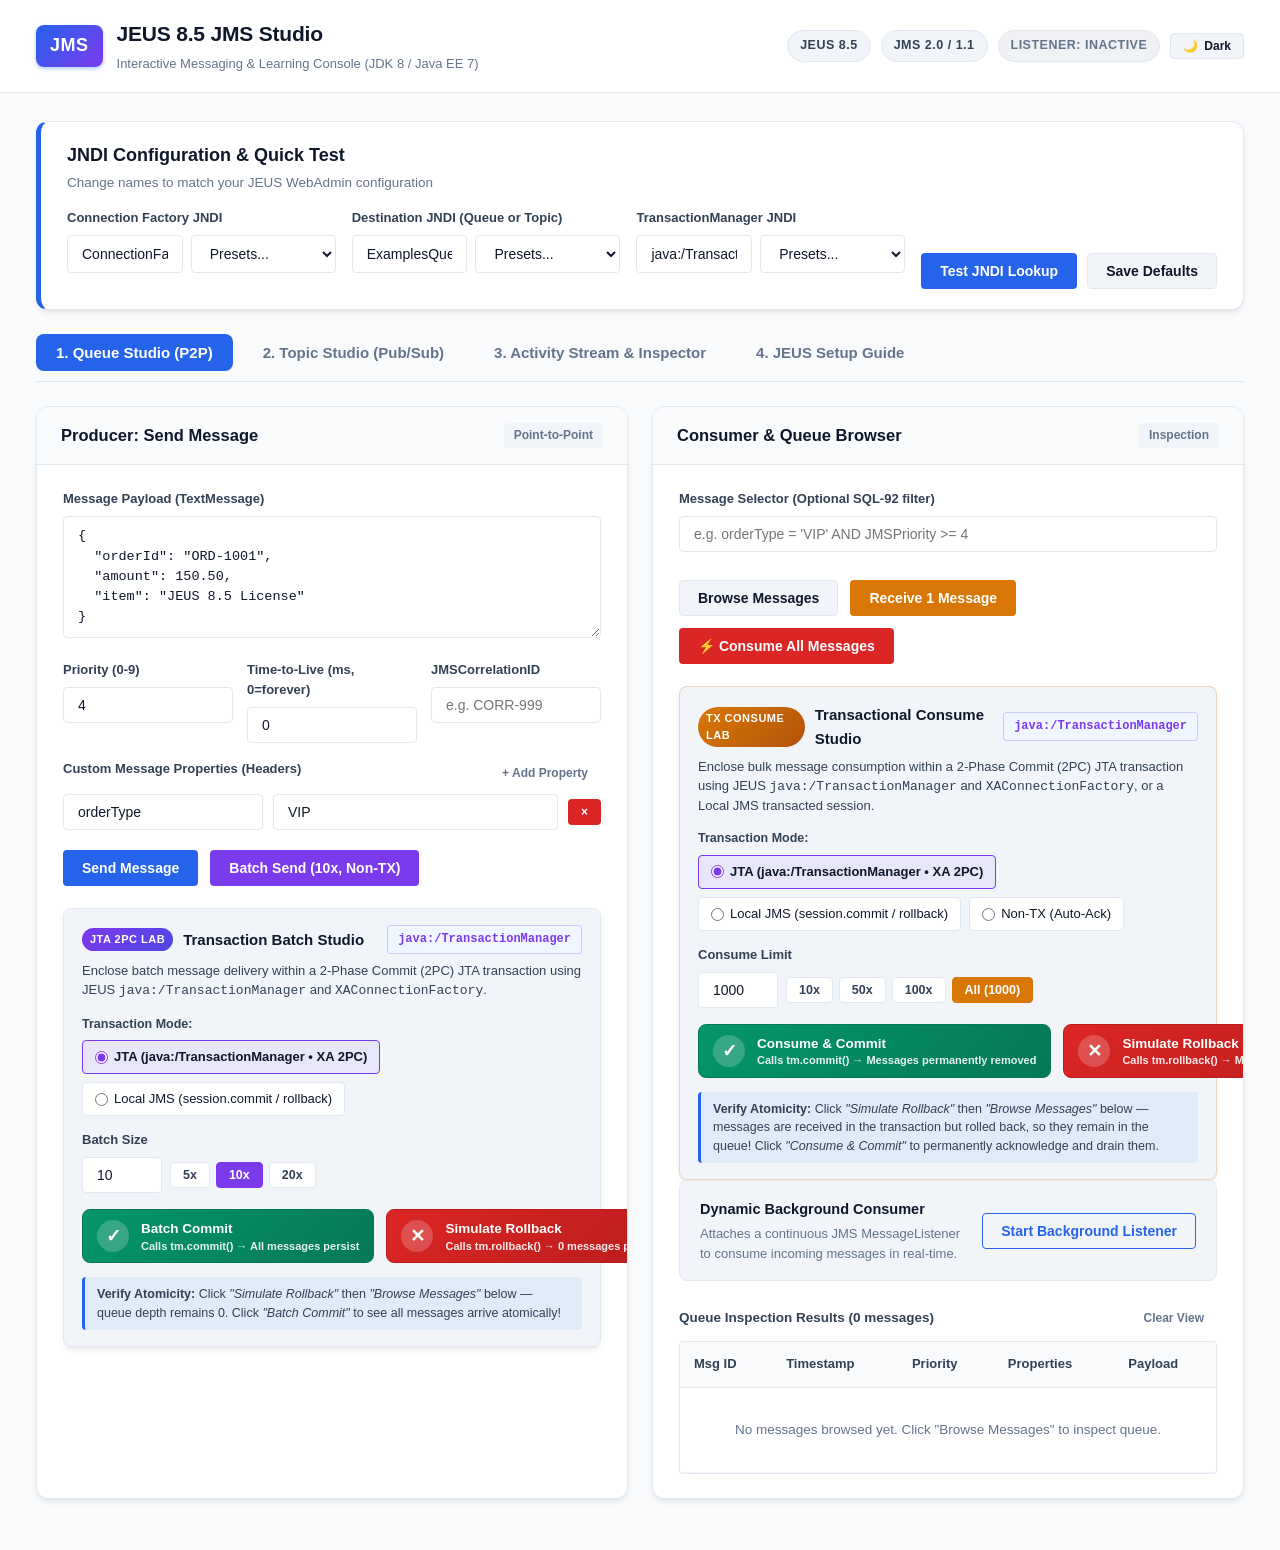
==== commit 160a5ecd: "add jta transaction for consumer" ====
--- a/src/main/webapp/index.html
+++ b/src/main/webapp/index.html
@@ -246,6 +246,77 @@
                                 <button type="button" id="btn-consume-all-queue" class="btn btn-danger" title="Consume and acknowledge all pending messages from this queue at once">
                                     ⚡ Consume All Messages
                                 </button>
+                            </div>
+                        </div>
+
+                        <!-- Transactional Consume Studio (JTA 2PC / Local JMS Session) -->
+                        <div class="tx-lab-container tx-consumer-lab">
+                            <div class="tx-lab-header">
+                                <div class="tx-lab-title">
+                                    <span class="tx-lab-badge tx-consumer-badge">TX Consume Lab</span>
+                                    <h4>Transactional Consume Studio</h4>
+                                </div>
+                                <span class="tx-lab-tm-badge" title="Target JNDI TransactionManager">java:/TransactionManager</span>
+                            </div>
+
+                            <p class="tx-lab-description">
+                                Enclose bulk message consumption within a 2-Phase Commit (2PC) JTA transaction using JEUS <code>java:/TransactionManager</code> and <code>XAConnectionFactory</code>, or a Local JMS transacted session.
+                            </p>
+
+                            <div class="tx-lab-controls">
+                                <div class="tx-mode-selector">
+                                    <span class="tx-control-label">Transaction Mode:</span>
+                                    <div class="tx-radio-pills">
+                                        <label class="tx-radio-pill active" title="Uses JEUS TransactionManager and XAConnectionFactory for 2-Phase Commit">
+                                            <input type="radio" name="tx-consume-mode" value="JTA" checked>
+                                            <span>JTA (java:/TransactionManager &bull; XA 2PC)</span>
+                                        </label>
+                                        <label class="tx-radio-pill" title="Uses local Session.SESSION_TRANSACTED commit/rollback">
+                                            <input type="radio" name="tx-consume-mode" value="LOCAL">
+                                            <span>Local JMS (session.commit / rollback)</span>
+                                        </label>
+                                        <label class="tx-radio-pill" title="Non-transactional AUTO_ACKNOWLEDGE (standard immediate drain)">
+                                            <input type="radio" name="tx-consume-mode" value="NONE">
+                                            <span>Non-TX (Auto-Ack)</span>
+                                        </label>
+                                    </div>
+                                </div>
+
+                                <div class="tx-batch-row">
+                                    <div class="form-group flex-1">
+                                        <label for="tx-consume-count">Consume Limit</label>
+                                        <div class="tx-count-group">
+                                            <input type="number" id="tx-consume-count" min="1" max="2000" value="1000">
+                                            <div class="quick-batch-pills">
+                                                <button type="button" class="btn-preset-consume" data-count="10">10x</button>
+                                                <button type="button" class="btn-preset-consume" data-count="50">50x</button>
+                                                <button type="button" class="btn-preset-consume" data-count="100">100x</button>
+                                                <button type="button" class="btn-preset-consume active" data-count="1000">All (1000)</button>
+                                            </div>
+                                        </div>
+                                    </div>
+                                </div>
+
+                                <div class="tx-actions-grid">
+                                    <button type="button" id="btn-tx-consume-commit" class="btn btn-tx-commit" title="Commit consume transaction">
+                                        <span class="tx-btn-icon">✓</span>
+                                        <div class="tx-btn-text">
+                                            <strong>Consume &amp; Commit</strong>
+                                            <small id="tx-consume-commit-hint">Calls tm.commit() &rarr; Messages permanently removed</small>
+                                        </div>
+                                    </button>
+                                    <button type="button" id="btn-tx-consume-rollback" class="btn btn-tx-rollback" title="Rollback consume transaction">
+                                        <span class="tx-btn-icon">✕</span>
+                                        <div class="tx-btn-text">
+                                            <strong>Simulate Rollback</strong>
+                                            <small id="tx-consume-rollback-hint">Calls tm.rollback() &rarr; Messages returned to queue</small>
+                                        </div>
+                                    </button>
+                                </div>
+
+                                <div class="tx-info-callout">
+                                    <strong>Verify Atomicity:</strong> Click <em>"Simulate Rollback"</em> then <em>"Browse Messages"</em> below &mdash; messages are received in the transaction but rolled back, so they remain in the queue! Click <em>"Consume &amp; Commit"</em> to permanently acknowledge and drain them.
+                                </div>
                             </div>
                         </div>
 
@@ -583,9 +654,9 @@
                             <p>JEUS exposes its JTA Transaction Manager under the JNDI name <code>java:/TransactionManager</code>. This enables 2-Phase Commit (2PC) distributed transactions combining JMS and JDBC:</p>
                             <ul>
                                 <li><strong>TransactionManager Lookup</strong>: <code>(TransactionManager) ctx.lookup("java:/TransactionManager")</code></li>
-                                <li><strong>JTA Lifecycle</strong>: <code>tm.begin()</code> &rarr; send batch messages &rarr; <code>tm.commit()</code> or <code>tm.rollback()</code></li>
+                                <li><strong>JTA Lifecycle</strong>: <code>tm.begin()</code> &rarr; send or receive batch messages &rarr; <code>tm.commit()</code> or <code>tm.rollback()</code></li>
                                 <li><strong>XA Connection Factory</strong>: Use <code>XAConnectionFactory</code> for full XA/2PC enlistment or standard <code>ConnectionFactory</code> in container-managed sessions.</li>
-                                <li><strong>Atomicity Guarantee</strong>: Calling <code>tm.rollback()</code> ensures zero messages are delivered to consumers, preventing dirty reads or partial writes.</li>
+                                <li><strong>Atomicity Guarantee</strong>: Calling <code>tm.rollback()</code> ensures complete atomicity &mdash; uncommitted sent messages are discarded (producer), while uncommitted consumed messages are rolled back and restored to the queue (consumer).</li>
                             </ul>
                         </div>
                     </div>
--- a/src/main/webapp/css/style.css
+++ b/src/main/webapp/css/style.css
@@ -1266,7 +1266,8 @@
     gap: 6px;
 }
 
-.btn-preset-batch {
+.btn-preset-batch,
+.btn-preset-consume {
     background: var(--bg-surface);
     border: 1px solid var(--border-color);
     color: var(--text-secondary);
@@ -1278,7 +1279,8 @@
     transition: all 0.15s;
 }
 
-.btn-preset-batch:hover {
+.btn-preset-batch:hover,
+.btn-preset-consume:hover {
     background: var(--bg-surface-elevated);
     border-color: var(--color-primary);
 }
@@ -1287,6 +1289,47 @@
     background: var(--color-accent);
     color: #ffffff;
     border-color: var(--color-accent);
+}
+
+.btn-preset-consume.active {
+    background: #d97706;
+    color: #ffffff;
+    border-color: #d97706;
+}
+
+.tx-consumer-lab {
+    border-color: rgba(217, 119, 6, 0.25);
+}
+
+.tx-consumer-lab:hover {
+    border-color: #d97706;
+}
+
+.tx-consumer-badge {
+    background: linear-gradient(135deg, #d97706, #b45309) !important;
+}
+
+.rolledback-row {
+    background-color: rgba(245, 158, 11, 0.08) !important;
+    border-left: 3px solid #d97706;
+}
+
+.rolledback-row:hover {
+    background-color: rgba(245, 158, 11, 0.15) !important;
+}
+
+.rolledback-badge {
+    display: inline-block;
+    background: rgba(217, 119, 6, 0.18);
+    color: #b45309;
+    border: 1px solid rgba(217, 119, 6, 0.35);
+    padding: 2px 7px;
+    border-radius: 4px;
+    font-size: 10.5px;
+    font-weight: 700;
+    margin-left: 8px;
+    letter-spacing: 0.3px;
+    vertical-align: middle;
 }
 
 .tx-actions-grid {
